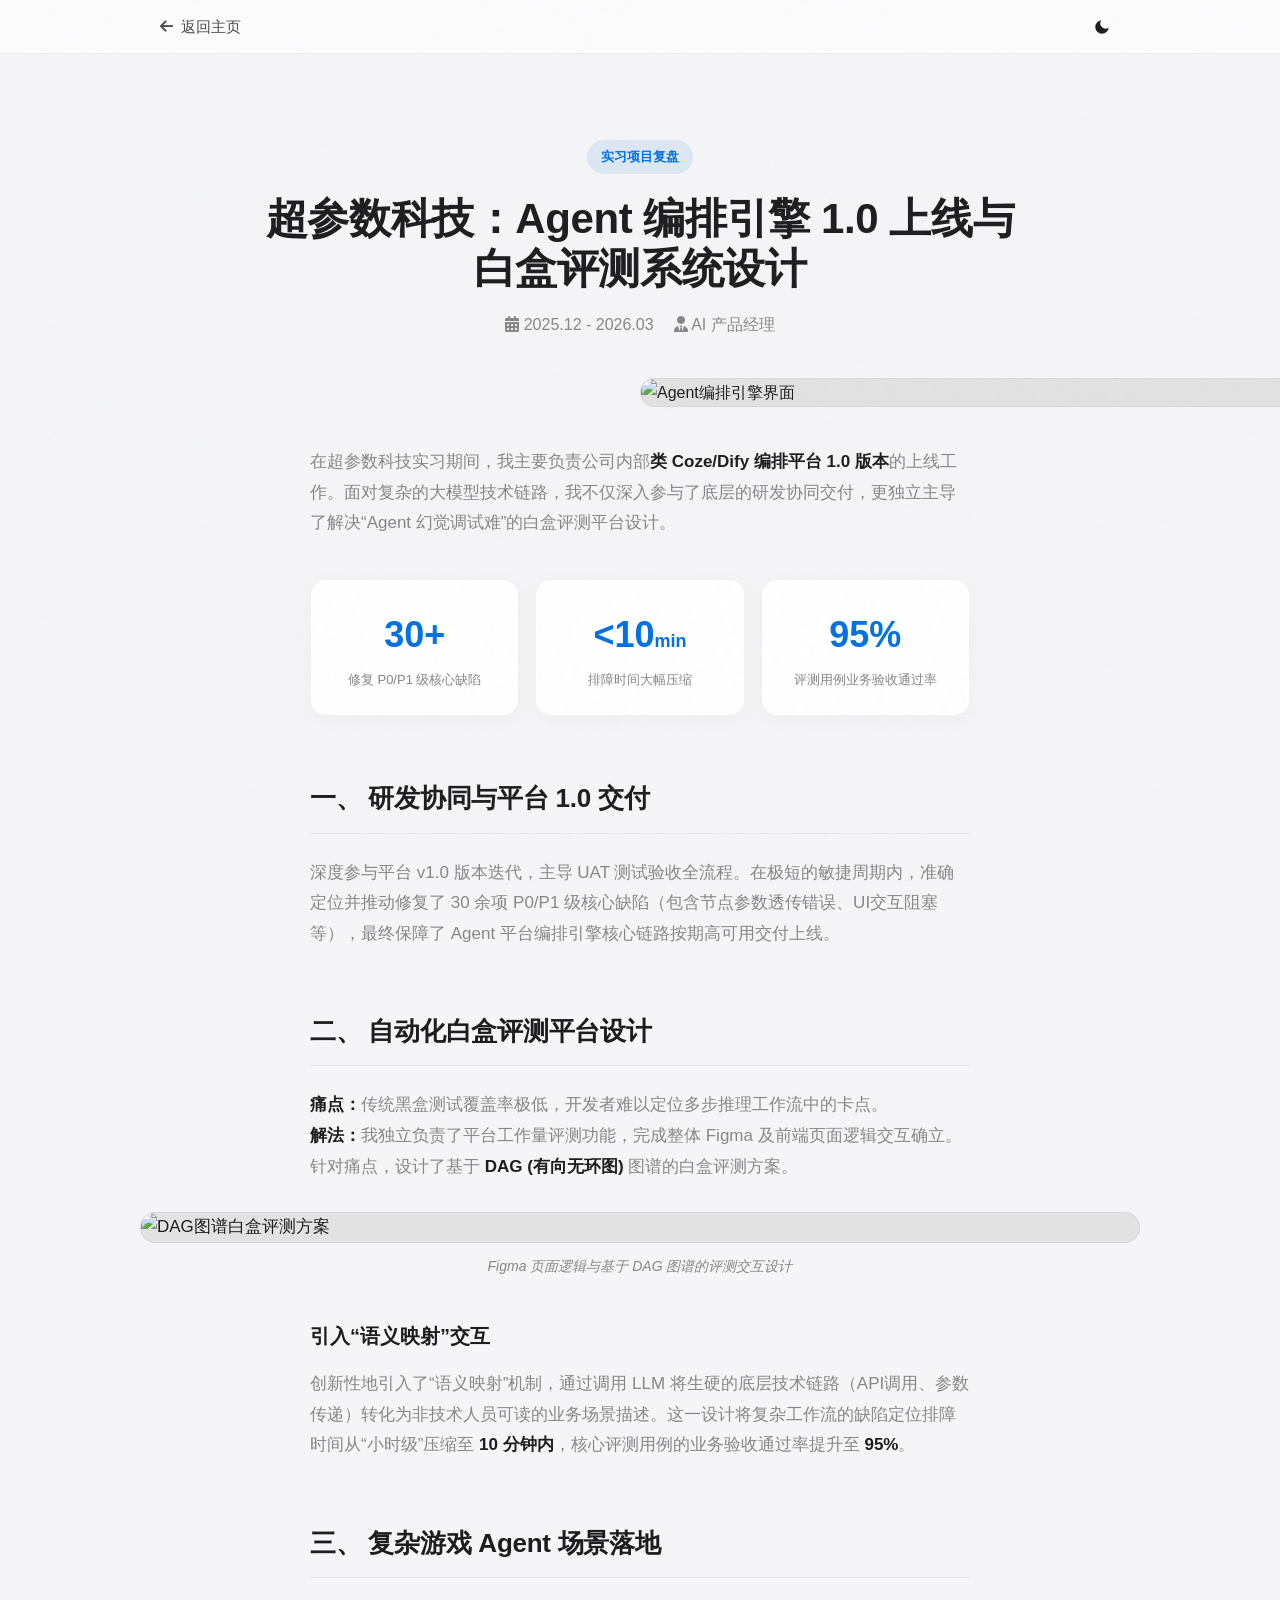
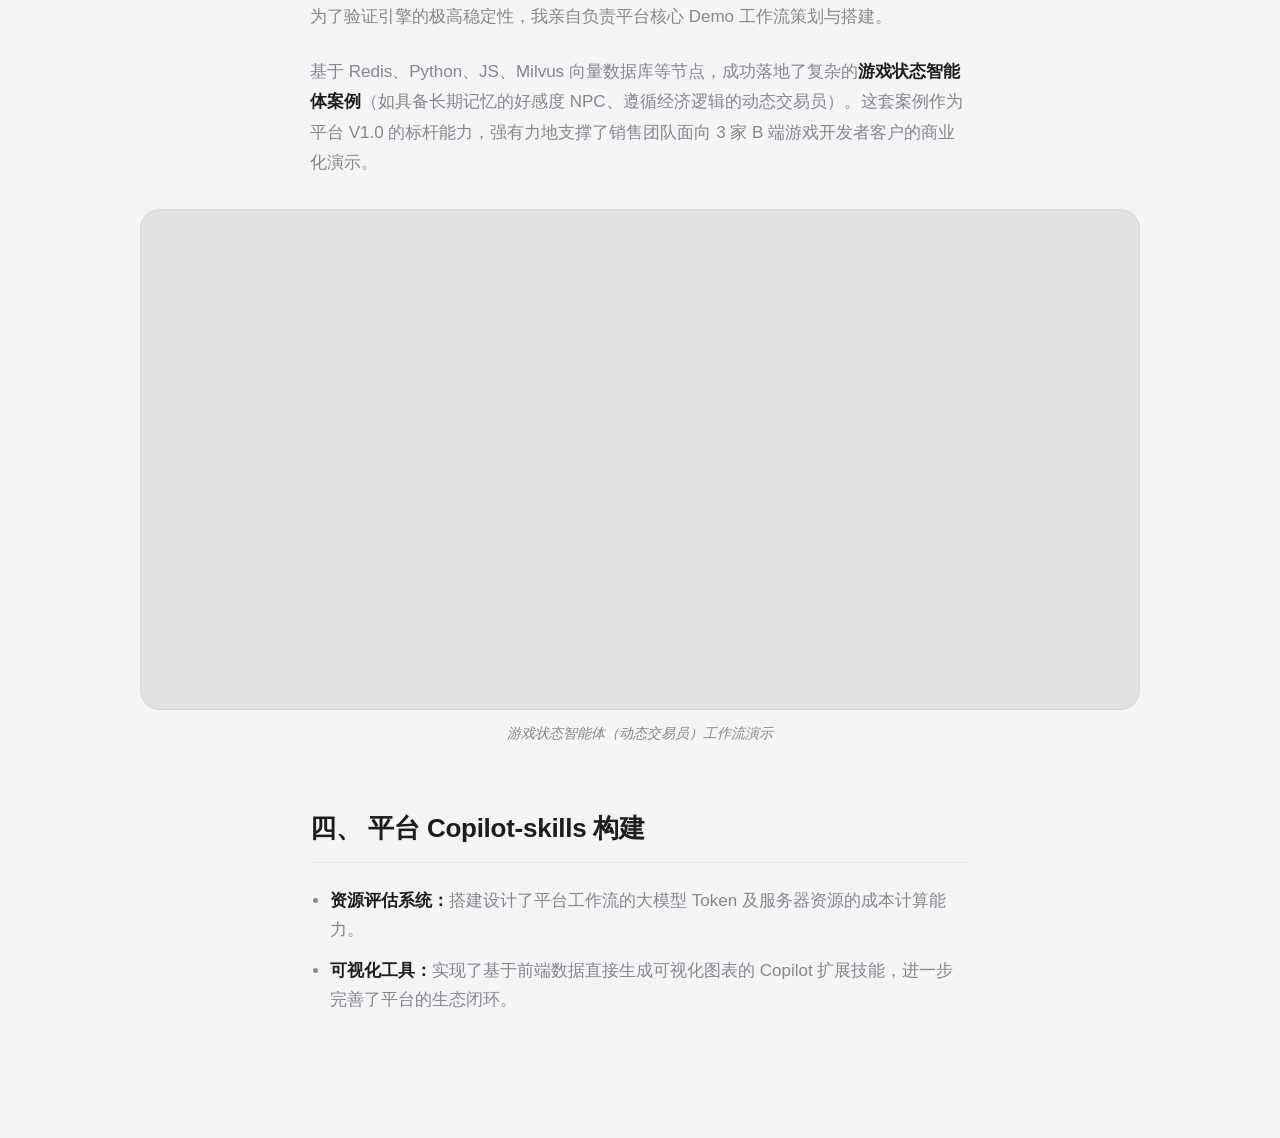
==== hyperparam-detail.html @ 3f0bac3f "增加了 pdf 简历查看按钮，优化了 icon、优化了排版顺序" ====
<!DOCTYPE html>
<html lang="zh-CN">
<head>
    <meta charset="UTF-8">
    <meta name="viewport" content="width=device-width, initial-scale=1.0">
    <title>超参数科技实习复盘 - 苑泽楷</title>
    <link rel="stylesheet" href="https://cdnjs.cloudflare.com/ajax/libs/font-awesome/6.4.0/css/all.min.css">
    
    <script>
        const currentTheme = localStorage.getItem('theme') || 'light';
        if (currentTheme === 'dark') document.documentElement.setAttribute('data-theme', 'dark');
    </script>

    <style>
        /* 继承主页的变量体系 */
        :root {
            --bg-primary: #f5f5f7; --bg-secondary: #ffffff;
            --text-primary: #1d1d1f; --text-secondary: #86868b;
            --nav-bg: rgba(255, 255, 255, 0.7); 
            --border-color: rgba(0, 0, 0, 0.05); 
            --bento-bg: #ffffff; --bento-shadow: rgba(0, 0, 0, 0.03); 
            --primary: #0071e3; --tag-bg: rgba(0, 113, 227, 0.1);
            --img-bg: #e2e2e2;
        }

        [data-theme="dark"] {
            --bg-primary: #000000; --bg-secondary: #161618;
            --text-primary: #f5f5f7; --text-secondary: #a1a1a6;
            --nav-bg: rgba(0, 0, 0, 0.7); 
            --border-color: rgba(255, 255, 255, 0.1); 
            --bento-bg: #1c1c1e; --bento-shadow: rgba(0, 0, 0, 0.3); 
            --primary: #2997ff; --tag-bg: rgba(41, 151, 255, 0.15);
            --img-bg: #2c2c2e;
        }

        * { margin: 0; padding: 0; box-sizing: border-box; font-family: -apple-system, BlinkMacSystemFont, "Segoe UI", Roboto, Helvetica, Arial, sans-serif; -webkit-font-smoothing: antialiased; }
        body { background-color: var(--bg-primary); color: var(--text-primary); line-height: 1.7; overflow-x: hidden; transition: background-color 0.5s ease, color 0.5s ease; }
        
        /* 全局噪点纹理 */
        body::before {
            content: ""; position: fixed; top: 0; left: 0; width: 100vw; height: 100vh;
            pointer-events: none; z-index: 99999; opacity: 0.03;
            background-image: url("data:image/svg+xml,%3Csvg viewBox='0 0 200 200' xmlns='http://www.w3.org/2000/svg'%3E%3Cfilter id='noiseFilter'%3E%3CfeTurbulence type='fractalNoise' baseFrequency='0.65' numOctaves='3' stitchTiles='stitch'/%3E%3C/filter%3E%3Crect width='100%25' height='100%25' filter='url(%23noiseFilter)'/%3E%3C/svg%3E");
        }
        [data-theme="dark"] body::before { opacity: 0.05; }

        /* 极简导航栏 (带返回按钮) */
        nav { position: fixed; top: 0; width: 100%; height: 54px; background-color: var(--nav-bg); backdrop-filter: saturate(180%) blur(20px); -webkit-backdrop-filter: saturate(180%) blur(20px); display: flex; justify-content: center; align-items: center; z-index: 9999; border-bottom: 1px solid var(--border-color); transition: background-color 0.5s ease, border-color 0.5s ease; }
        .nav-container { display: flex; width: 100%; max-width: 1000px; padding: 0 20px; justify-content: space-between; align-items: center; }
        .back-link { display: flex; align-items: center; gap: 8px; text-decoration: none; color: var(--text-primary); font-size: 15px; font-weight: 500; opacity: 0.8; transition: opacity 0.3s ease, color 0.3s ease; }
        .back-link:hover { opacity: 1; color: var(--primary); }
        #theme-toggle { background: none; border: none; cursor: pointer; color: var(--text-primary); width: 36px; height: 36px; border-radius: 50%; display: flex; align-items: center; justify-content: center; transition: background-color 0.3s ease; }
        #theme-toggle:hover { background-color: rgba(0,0,0,0.05); }
        .sun-icon { display: none; } .moon-icon { display: block; }
        [data-theme="dark"] .sun-icon { display: block; } [data-theme="dark"] .moon-icon { display: none; }

        /* --- 文章布局核心：窄版心阅读区 --- */
        .article-header { max-width: 800px; margin: 140px auto 40px; padding: 0 20px; text-align: center; }
        .article-tag { display: inline-block; font-size: 13px; font-weight: 600; color: var(--primary); background: var(--tag-bg); padding: 6px 14px; border-radius: 20px; margin-bottom: 20px; }
        .article-title { font-size: 42px; font-weight: 700; letter-spacing: -0.01em; margin-bottom: 16px; line-height: 1.2; }
        .article-meta { font-size: 16px; color: var(--text-secondary); display: flex; justify-content: center; gap: 20px; flex-wrap: wrap; }

        .article-content { max-width: 700px; margin: 0 auto; padding: 0 20px 100px; font-size: 17px; color: var(--text-primary); }
        .article-content p { margin-bottom: 24px; line-height: 1.8; color: var(--text-secondary); }
        .article-content h2 { font-size: 26px; font-weight: 600; margin: 60px 0 24px; color: var(--text-primary); letter-spacing: -0.01em; border-bottom: 1px solid var(--border-color); padding-bottom: 12px; }
        .article-content h3 { font-size: 20px; font-weight: 600; margin: 40px 0 16px; color: var(--text-primary); }
        .article-content strong { color: var(--text-primary); font-weight: 600; }
        .article-content ul { margin-bottom: 24px; padding-left: 20px; color: var(--text-secondary); }
        .article-content li { margin-bottom: 12px; line-height: 1.7; }

        /* --- 突破版心的图片/动图容器 --- */
        .breakout-media { width: 100vw; max-width: 1000px; margin: 40px 50%; transform: translateX(-50%); border-radius: 20px; overflow: hidden; background: var(--img-bg); border: 1px solid var(--border-color); }
        .breakout-media img, .breakout-media video { width: 100%; height: auto; display: block; }
        .media-caption { text-align: center; font-size: 14px; color: var(--text-secondary); margin-top: 12px; font-style: italic; }

        /* --- 数据高光便当盒 --- */
        .stats-grid { display: grid; grid-template-columns: repeat(3, 1fr); gap: 16px; margin: 40px 0; }
        .stat-card { background: var(--bento-bg); padding: 24px; border-radius: 16px; border: 1px solid var(--border-color); text-align: center; box-shadow: 0 4px 20px var(--bento-shadow); }
        .stat-num { font-size: 36px; font-weight: 700; color: var(--primary); margin-bottom: 4px; }
        .stat-desc { font-size: 13px; color: var(--text-secondary); font-weight: 500; }

        /* 升级版：带镜头对焦质感的滚动渐显动画 */
        .reveal { opacity: 0; transform: translateY(40px); filter: blur(10px); transition: opacity 1.2s cubic-bezier(0.16, 1, 0.3, 1), transform 1.2s cubic-bezier(0.16, 1, 0.3, 1), filter 1.2s cubic-bezier(0.16, 1, 0.3, 1); }
        .reveal.active { opacity: 1; transform: translateY(0); filter: blur(0); }
        .delay-1 { transition-delay: 0.1s; } .delay-2 { transition-delay: 0.2s; }

        @media (max-width: 768px) {
            .article-title { font-size: 32px; }
            .breakout-media { width: calc(100% - 40px); margin-left: auto; margin-right: auto; transform: none; border-radius: 12px; }
            .stats-grid { grid-template-columns: 1fr; }
        }
    </style>
</head>
<body>

    <nav>
        <div class="nav-container">
            <a href="index.html#experience" class="back-link">
                <i class="fas fa-arrow-left"></i> 返回主页
            </a>
            <button id="theme-toggle" aria-label="切换深色模式">
                <svg class="moon-icon" viewBox="0 0 24 24" width="18" height="18" fill="currentColor"><path d="M21 12.79A9 9 0 1 1 11.21 3 7 7 0 0 0 21 12.79z"></path></svg>
                <svg class="sun-icon" viewBox="0 0 24 24" width="18" height="18" fill="currentColor"><circle cx="12" cy="12" r="5"></circle><line x1="12" y1="1" x2="12" y2="3"></line><line x1="12" y1="21" x2="12" y2="23"></line><line x1="4.22" y1="4.22" x2="5.64" y2="5.64"></line><line x1="18.36" y1="18.36" x2="19.78" y2="19.78"></line><line x1="1" y1="12" x2="3" y2="12"></line><line x1="21" y1="12" x2="23" y2="12"></line><line x1="4.22" y1="19.78" x2="5.64" y2="18.36"></line><line x1="18.36" y1="5.64" x2="19.78" y2="4.22"></line></svg>
            </button>
        </div>
    </nav>

    <header class="article-header reveal">
        <span class="article-tag">实习项目复盘</span>
        <h1 class="article-title">超参数科技：Agent 编排引擎 1.0 上线与白盒评测系统设计</h1>
        <div class="article-meta">
            <span><i class="fas fa-calendar-alt"></i> 2025.12 - 2026.03</span>
            <span><i class="fas fa-user-tie"></i> AI 产品经理</span>
        </div>
    </header>

    <div class="breakout-media reveal delay-1">
        <img src="https://images.unsplash.com/photo-1661956602116-aa6865609028?ixlib=rb-4.0.3&auto=format&fit=crop&w=1000&q=80" alt="Agent编排引擎界面">
    </div>

    <article class="article-content">
        <p class="reveal">
            在超参数科技实习期间，我主要负责公司内部<strong>类 Coze/Dify 编排平台 1.0 版本</strong>的上线工作。面对复杂的大模型技术链路，我不仅深入参与了底层的研发协同交付，更独立主导了解决“Agent 幻觉调试难”的白盒评测平台设计。
        </p>

        <div class="stats-grid reveal">
            <div class="stat-card">
                <div class="stat-num">30+</div>
                <div class="stat-desc">修复 P0/P1 级核心缺陷</div>
            </div>
            <div class="stat-card">
                <div class="stat-num">&lt;10<span style="font-size:18px;">min</span></div>
                <div class="stat-desc">排障时间大幅压缩</div>
            </div>
            <div class="stat-card">
                <div class="stat-num">95%</div>
                <div class="stat-desc">评测用例业务验收通过率</div>
            </div>
        </div>

        <h2 class="reveal">一、 研发协同与平台 1.0 交付</h2>
        <p class="reveal">
            深度参与平台 v1.0 版本迭代，主导 UAT 测试验收全流程。在极短的敏捷周期内，准确定位并推动修复了 30 余项 P0/P1 级核心缺陷（包含节点参数透传错误、UI交互阻塞等），最终保障了 Agent 平台编排引擎核心链路按期高可用交付上线。
        </p>

        <h2 class="reveal">二、 自动化白盒评测平台设计</h2>
        <p class="reveal">
            <strong>痛点：</strong>传统黑盒测试覆盖率极低，开发者难以定位多步推理工作流中的卡点。<br>
            <strong>解法：</strong>我独立负责了平台工作量评测功能，完成整体 Figma 及前端页面逻辑交互确立。针对痛点，设计了基于 <strong>DAG (有向无环图)</strong> 图谱的白盒评测方案。
        </p>

        <div class="reveal">
            <div class="breakout-media" style="margin-top: 30px; margin-bottom: 12px;">
                <img src="https://images.unsplash.com/photo-1618761714954-0b8cd0026356?ixlib=rb-4.0.3&auto=format&fit=crop&w=1000&q=80" alt="DAG图谱白盒评测方案">
            </div>
            <div class="media-caption">Figma 页面逻辑与基于 DAG 图谱的评测交互设计</div>
        </div>

        <h3 class="reveal">引入“语义映射”交互</h3>
        <p class="reveal">
            创新性地引入了“语义映射”机制，通过调用 LLM 将生硬的底层技术链路（API调用、参数传递）转化为非技术人员可读的业务场景描述。这一设计将复杂工作流的缺陷定位排障时间从“小时级”压缩至 <strong>10 分钟内</strong>，核心评测用例的业务验收通过率提升至 <strong>95%</strong>。
        </p>

        <h2 class="reveal">三、 复杂游戏 Agent 场景落地</h2>
        <p class="reveal">
            为了验证引擎的极高稳定性，我亲自负责平台核心 Demo 工作流策划与搭建。
        </p>
        <p class="reveal">
            基于 Redis、Python、JS、Milvus 向量数据库等节点，成功落地了复杂的<strong>游戏状态智能体案例</strong>（如具备长期记忆的好感度 NPC、遵循经济逻辑的动态交易员）。这套案例作为平台 V1.0 的标杆能力，强有力地支撑了销售团队面向 3 家 B 端游戏开发者客户的商业化演示。
        </p>

        <div class="reveal">
            <div class="breakout-media" style="margin-top: 30px; margin-bottom: 12px;">
                <video autoplay loop muted playsinline>
                    <source src="https://cdn.dribbble.com/uploads/39417/original/1c6d32152a23eb11bda705eb55d36cff.mp4" type="video/mp4">
                </video>
            </div>
            <div class="media-caption">游戏状态智能体（动态交易员）工作流演示</div>
        </div>

        <h2 class="reveal">四、 平台 Copilot-skills 构建</h2>
        <ul class="reveal">
            <li><strong>资源评估系统：</strong>搭建设计了平台工作流的大模型 Token 及服务器资源的成本计算能力。</li>
            <li><strong>可视化工具：</strong>实现了基于前端数据直接生成可视化图表的 Copilot 扩展技能，进一步完善了平台的生态闭环。</li>
        </ul>
    </article>

    <script>
        // 深色模式逻辑
        const themeToggleBtn = document.getElementById('theme-toggle');
        themeToggleBtn.addEventListener('click', () => {
            let theme = document.documentElement.getAttribute('data-theme');
            if (theme === 'dark') {
                document.documentElement.setAttribute('data-theme', 'light');
                localStorage.setItem('theme', 'light');
            } else {
                document.documentElement.setAttribute('data-theme', 'dark');
                localStorage.setItem('theme', 'dark');
            }
        });

        // 镜头对焦滚动显现逻辑
        document.addEventListener("DOMContentLoaded", function() {
            const observerOptions = { root: null, rootMargin: '0px', threshold: 0.15 };
            const observer = new IntersectionObserver((entries, observer) => {
                entries.forEach(entry => {
                    if (entry.isIntersecting) {
                        entry.target.classList.add('active');
                        observer.unobserve(entry.target);
                    }
                });
            }, observerOptions);
            document.querySelectorAll('.reveal').forEach(el => observer.observe(el));
        });
    </script>
</body>
</html>
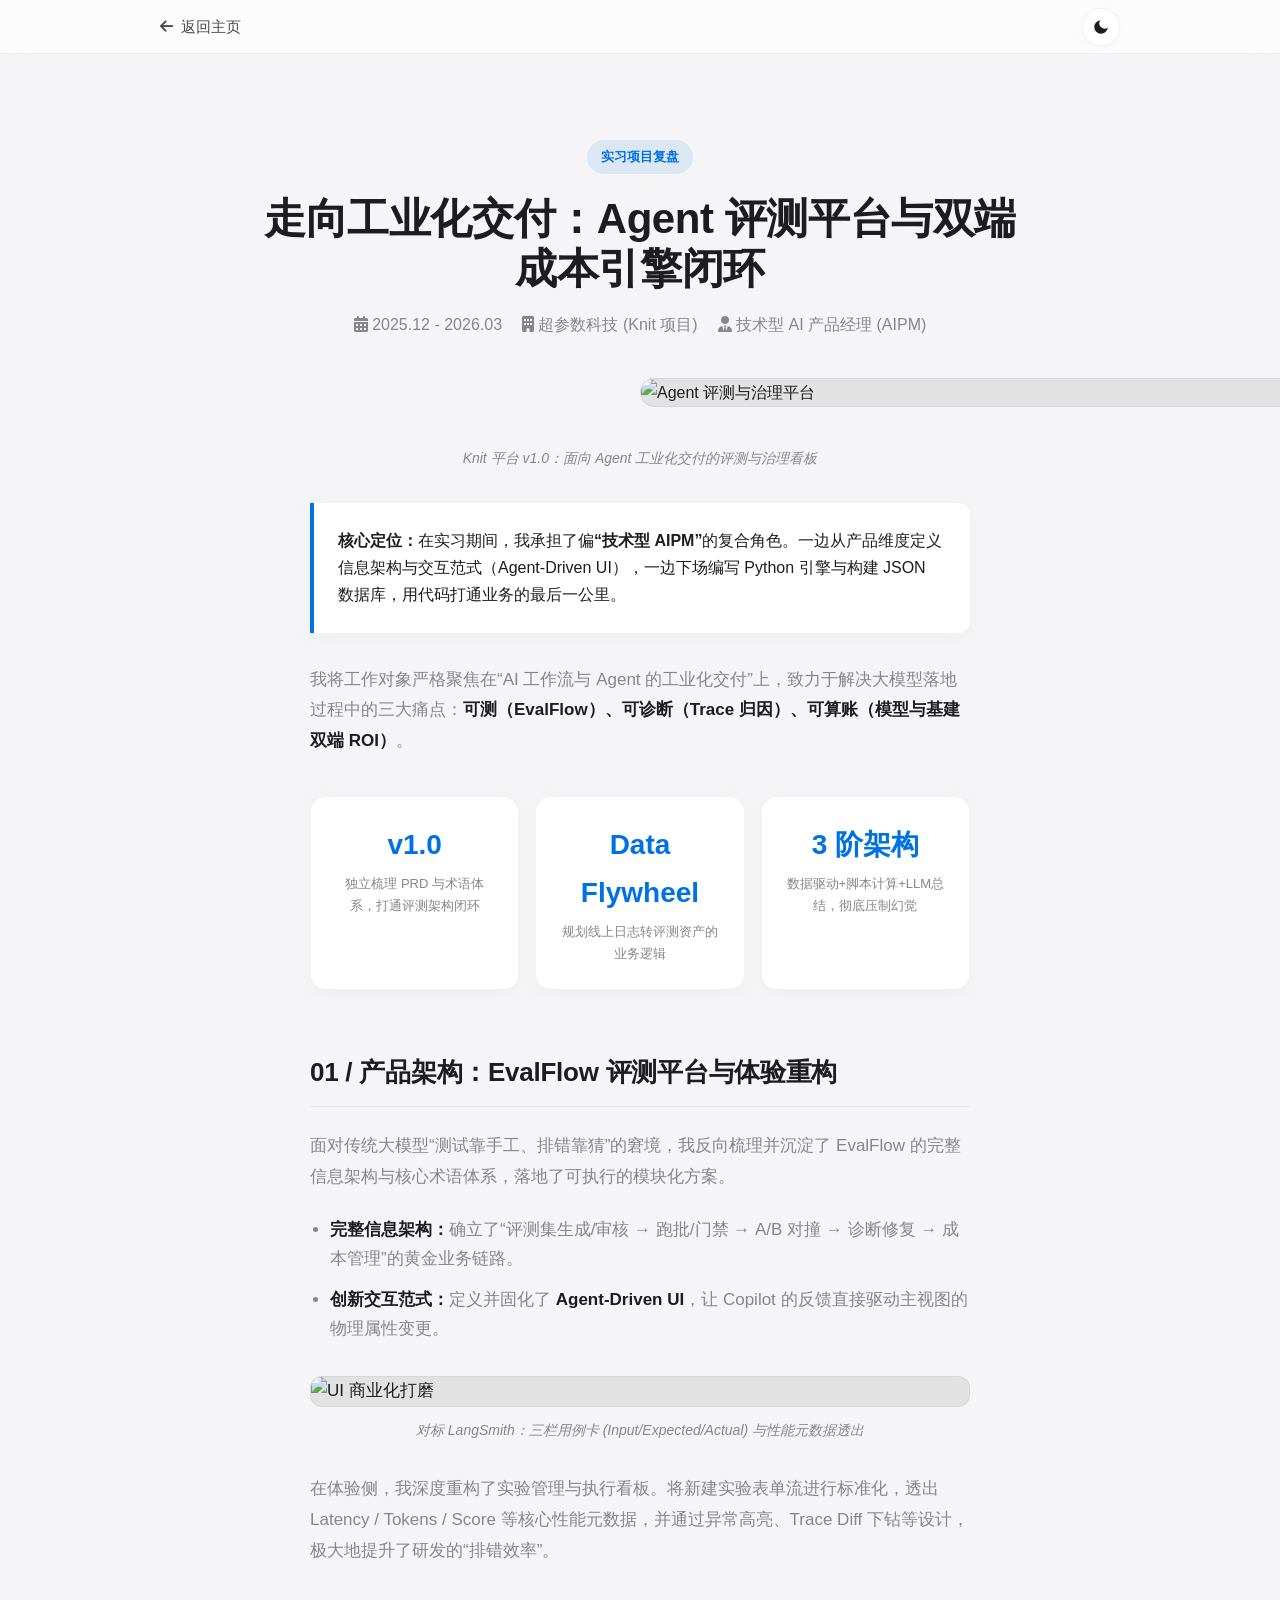
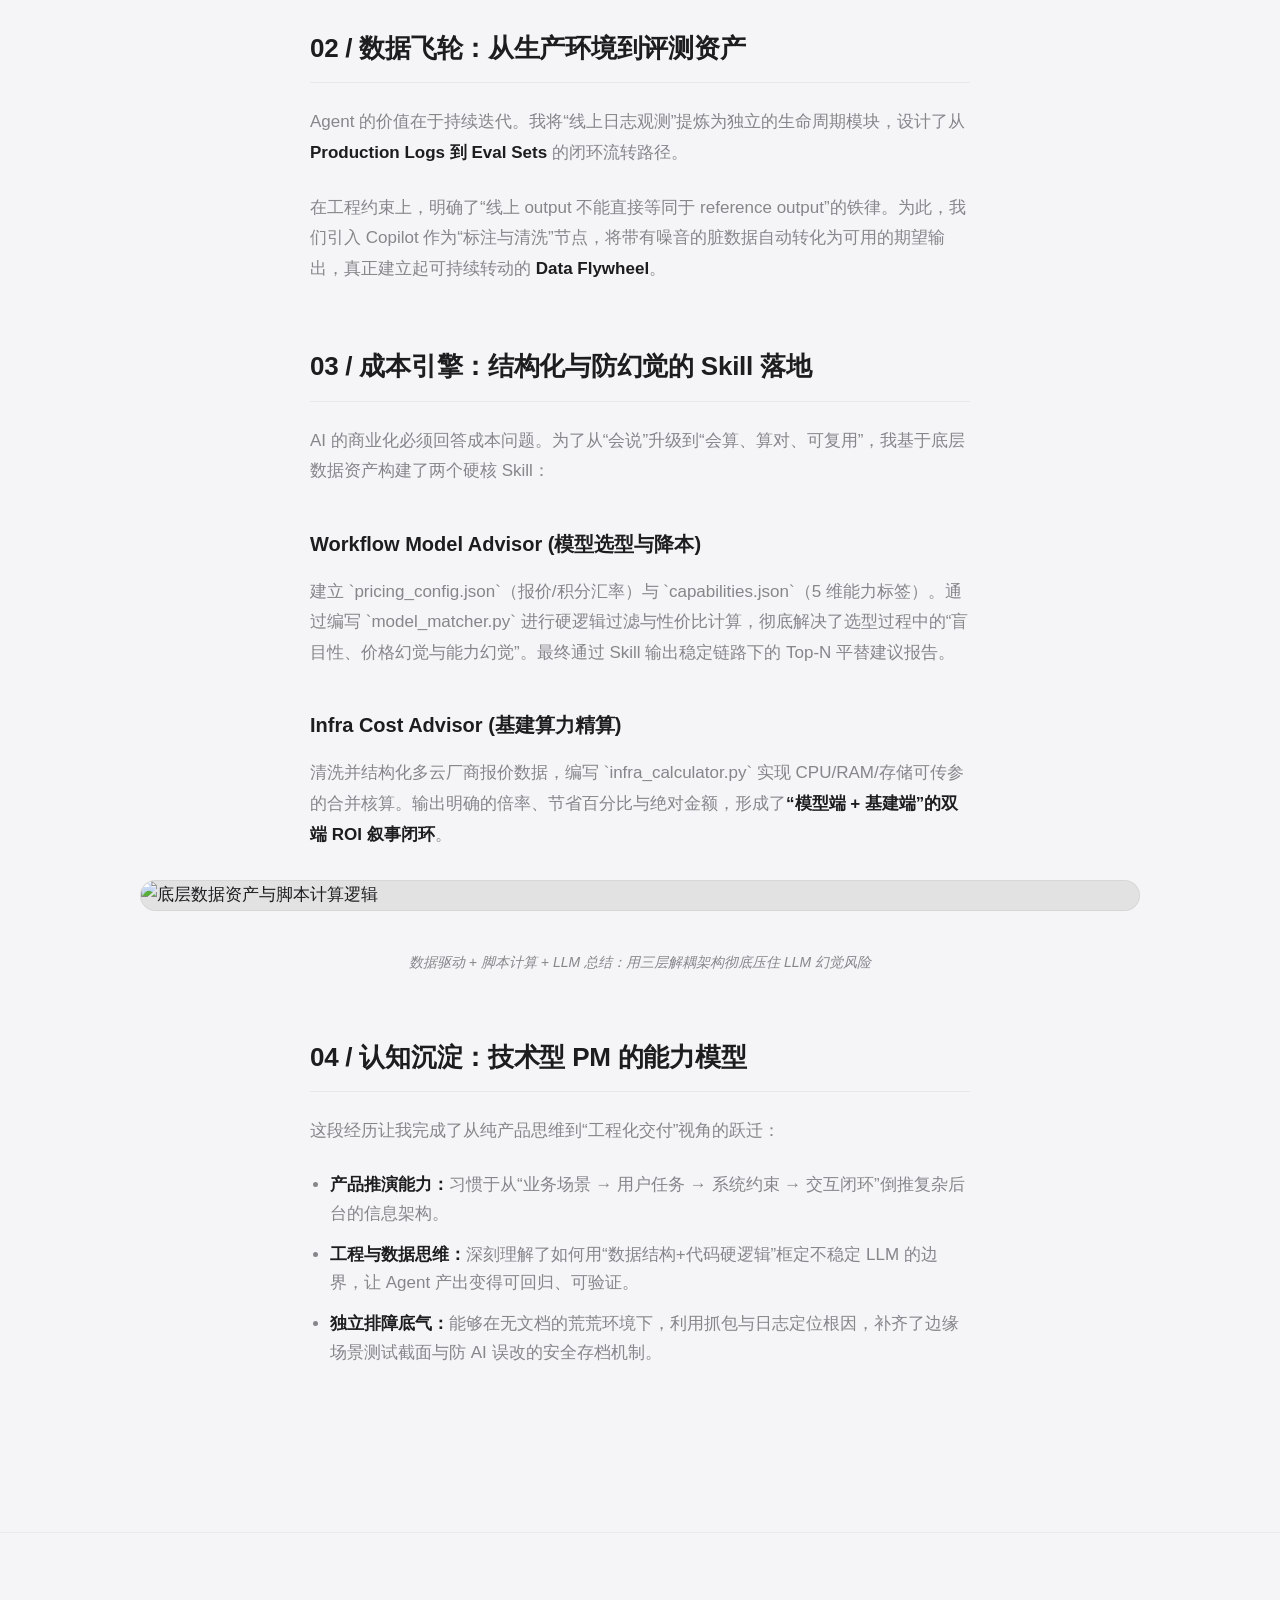
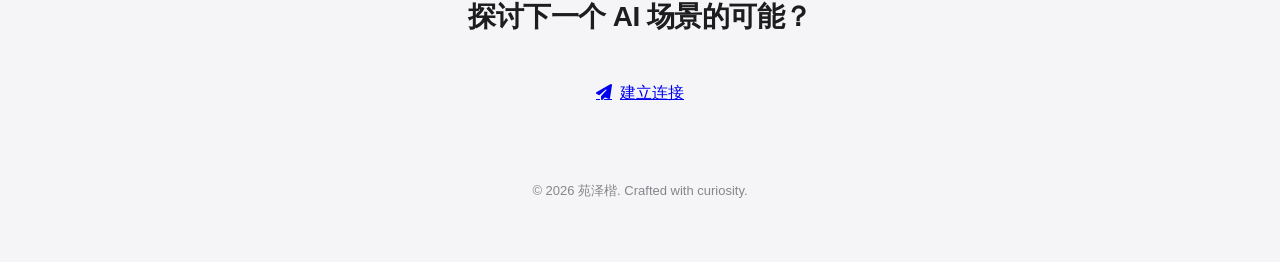
==== commit 1930188c: "修改了超参数实习的内容" ====
--- a/hyperparam-detail.html
+++ b/hyperparam-detail.html
@@ -7,6 +7,12 @@
     <link rel="stylesheet" href="https://cdnjs.cloudflare.com/ajax/libs/font-awesome/6.4.0/css/all.min.css">
     
     <script>
+        // 强制浏览器每次刷新都回到顶部
+        if ('scrollRestoration' in history) {
+            history.scrollRestoration = 'manual';
+        }
+        window.scrollTo(0, 0);
+
         const currentTheme = localStorage.getItem('theme') || 'light';
         if (currentTheme === 'dark') document.documentElement.setAttribute('data-theme', 'dark');
     </script>
@@ -36,21 +42,14 @@
         * { margin: 0; padding: 0; box-sizing: border-box; font-family: -apple-system, BlinkMacSystemFont, "Segoe UI", Roboto, Helvetica, Arial, sans-serif; -webkit-font-smoothing: antialiased; }
         body { background-color: var(--bg-primary); color: var(--text-primary); line-height: 1.7; overflow-x: hidden; transition: background-color 0.5s ease, color 0.5s ease; }
         
-        /* 全局噪点纹理 */
-        body::before {
-            content: ""; position: fixed; top: 0; left: 0; width: 100vw; height: 100vh;
-            pointer-events: none; z-index: 99999; opacity: 0.03;
-            background-image: url("data:image/svg+xml,%3Csvg viewBox='0 0 200 200' xmlns='http://www.w3.org/2000/svg'%3E%3Cfilter id='noiseFilter'%3E%3CfeTurbulence type='fractalNoise' baseFrequency='0.65' numOctaves='3' stitchTiles='stitch'/%3E%3C/filter%3E%3Crect width='100%25' height='100%25' filter='url(%23noiseFilter)'/%3E%3C/svg%3E");
-        }
-        [data-theme="dark"] body::before { opacity: 0.05; }
-
-        /* 极简导航栏 (带返回按钮) */
+        /* 极简导航栏 */
         nav { position: fixed; top: 0; width: 100%; height: 54px; background-color: var(--nav-bg); backdrop-filter: saturate(180%) blur(20px); -webkit-backdrop-filter: saturate(180%) blur(20px); display: flex; justify-content: center; align-items: center; z-index: 9999; border-bottom: 1px solid var(--border-color); transition: background-color 0.5s ease, border-color 0.5s ease; }
         .nav-container { display: flex; width: 100%; max-width: 1000px; padding: 0 20px; justify-content: space-between; align-items: center; }
         .back-link { display: flex; align-items: center; gap: 8px; text-decoration: none; color: var(--text-primary); font-size: 15px; font-weight: 500; opacity: 0.8; transition: opacity 0.3s ease, color 0.3s ease; }
         .back-link:hover { opacity: 1; color: var(--primary); }
-        #theme-toggle { background: none; border: none; cursor: pointer; color: var(--text-primary); width: 36px; height: 36px; border-radius: 50%; display: flex; align-items: center; justify-content: center; transition: background-color 0.3s ease; }
-        #theme-toggle:hover { background-color: rgba(0,0,0,0.05); }
+        
+        #theme-toggle { background: var(--bento-bg); border: 1px solid var(--border-color); cursor: pointer; color: var(--text-primary); width: 38px; height: 38px; border-radius: 50%; display: flex; align-items: center; justify-content: center; transition: all 0.3s cubic-bezier(0.25, 1, 0.5, 1); box-shadow: 0 2px 10px var(--bento-shadow); }
+        #theme-toggle:hover { background-color: var(--primary); color: #ffffff; transform: scale(1.1); border-color: var(--primary); box-shadow: 0 4px 15px rgba(0, 113, 227, 0.3); }
         .sun-icon { display: none; } .moon-icon { display: block; }
         [data-theme="dark"] .sun-icon { display: block; } [data-theme="dark"] .moon-icon { display: none; }
 
@@ -67,19 +66,25 @@
         .article-content strong { color: var(--text-primary); font-weight: 600; }
         .article-content ul { margin-bottom: 24px; padding-left: 20px; color: var(--text-secondary); }
         .article-content li { margin-bottom: 12px; line-height: 1.7; }
+        
+        .highlight-quote { padding: 24px; background: var(--bento-bg); border-left: 4px solid var(--primary); border-radius: 0 12px 12px 0; margin: 32px 0; font-size: 16px; color: var(--text-primary); box-shadow: 0 4px 20px var(--bento-shadow); }
 
         /* --- 突破版心的图片/动图容器 --- */
         .breakout-media { width: 100vw; max-width: 1000px; margin: 40px 50%; transform: translateX(-50%); border-radius: 20px; overflow: hidden; background: var(--img-bg); border: 1px solid var(--border-color); }
         .breakout-media img, .breakout-media video { width: 100%; height: auto; display: block; }
-        .media-caption { text-align: center; font-size: 14px; color: var(--text-secondary); margin-top: 12px; font-style: italic; }
+        
+        .inline-media { width: 100%; border-radius: 12px; overflow: hidden; background: var(--img-bg); border: 1px solid var(--border-color); margin: 32px 0 12px; }
+        .inline-media img, .inline-media video { width: 100%; height: auto; display: block; }
+        
+        .media-caption { text-align: center; font-size: 14px; color: var(--text-secondary); margin-top: 12px; margin-bottom: 32px; font-style: italic; }
 
         /* --- 数据高光便当盒 --- */
         .stats-grid { display: grid; grid-template-columns: repeat(3, 1fr); gap: 16px; margin: 40px 0; }
         .stat-card { background: var(--bento-bg); padding: 24px; border-radius: 16px; border: 1px solid var(--border-color); text-align: center; box-shadow: 0 4px 20px var(--bento-shadow); }
-        .stat-num { font-size: 36px; font-weight: 700; color: var(--primary); margin-bottom: 4px; }
+        .stat-num { font-size: 28px; font-weight: 700; color: var(--primary); margin-bottom: 4px; }
         .stat-desc { font-size: 13px; color: var(--text-secondary); font-weight: 500; }
 
-        /* 升级版：带镜头对焦质感的滚动渐显动画 */
+        /* 镜头对焦质感的滚动渐显动画 */
         .reveal { opacity: 0; transform: translateY(40px); filter: blur(10px); transition: opacity 1.2s cubic-bezier(0.16, 1, 0.3, 1), transform 1.2s cubic-bezier(0.16, 1, 0.3, 1), filter 1.2s cubic-bezier(0.16, 1, 0.3, 1); }
         .reveal.active { opacity: 1; transform: translateY(0); filter: blur(0); }
         .delay-1 { transition-delay: 0.1s; } .delay-2 { transition-delay: 0.2s; }
@@ -107,83 +112,116 @@
 
     <header class="article-header reveal">
         <span class="article-tag">实习项目复盘</span>
-        <h1 class="article-title">超参数科技：Agent 编排引擎 1.0 上线与白盒评测系统设计</h1>
+        <h1 class="article-title">走向工业化交付：Agent 评测平台与双端成本引擎闭环</h1>
         <div class="article-meta">
             <span><i class="fas fa-calendar-alt"></i> 2025.12 - 2026.03</span>
-            <span><i class="fas fa-user-tie"></i> AI 产品经理</span>
+            <span><i class="fas fa-building"></i> 超参数科技 (Knit 项目)</span>
+            <span><i class="fas fa-user-tie"></i> 技术型 AI 产品经理 (AIPM)</span>
         </div>
     </header>
 
     <div class="breakout-media reveal delay-1">
-        <img src="https://images.unsplash.com/photo-1661956602116-aa6865609028?ixlib=rb-4.0.3&auto=format&fit=crop&w=1000&q=80" alt="Agent编排引擎界面">
+        <img src="https://images.unsplash.com/photo-1551288049-bebda4e38f71?ixlib=rb-4.0.3&auto=format&fit=crop&w=1200&q=80" alt="Agent 评测与治理平台">
     </div>
+    <div class="media-caption reveal delay-1">Knit 平台 v1.0：面向 Agent 工业化交付的评测与治理看板</div>
 
     <article class="article-content">
-        <p class="reveal">
-            在超参数科技实习期间，我主要负责公司内部<strong>类 Coze/Dify 编排平台 1.0 版本</strong>的上线工作。面对复杂的大模型技术链路，我不仅深入参与了底层的研发协同交付，更独立主导了解决“Agent 幻觉调试难”的白盒评测平台设计。
+        <div class="highlight-quote reveal">
+            <strong>核心定位：</strong>在实习期间，我承担了偏<strong>“技术型 AIPM”</strong>的复合角色。一边从产品维度定义信息架构与交互范式（Agent-Driven UI），一边下场编写 Python 引擎与构建 JSON 数据库，用代码打通业务的最后一公里。
+        </div>
+
+        <p class="reveal">
+            我将工作对象严格聚焦在“AI 工作流与 Agent 的工业化交付”上，致力于解决大模型落地过程中的三大痛点：<strong>可测（EvalFlow）、可诊断（Trace 归因）、可算账（模型与基建双端 ROI）</strong>。
         </p>
 
         <div class="stats-grid reveal">
             <div class="stat-card">
-                <div class="stat-num">30+</div>
-                <div class="stat-desc">修复 P0/P1 级核心缺陷</div>
+                <div class="stat-num">v1.0</div>
+                <div class="stat-desc">独立梳理 PRD 与术语体系，打通评测架构闭环</div>
             </div>
             <div class="stat-card">
-                <div class="stat-num">&lt;10<span style="font-size:18px;">min</span></div>
-                <div class="stat-desc">排障时间大幅压缩</div>
+                <div class="stat-num">Data Flywheel</div>
+                <div class="stat-desc">规划线上日志转评测资产的业务逻辑</div>
             </div>
             <div class="stat-card">
-                <div class="stat-num">95%</div>
-                <div class="stat-desc">评测用例业务验收通过率</div>
-            </div>
-        </div>
-
-        <h2 class="reveal">一、 研发协同与平台 1.0 交付</h2>
-        <p class="reveal">
-            深度参与平台 v1.0 版本迭代，主导 UAT 测试验收全流程。在极短的敏捷周期内，准确定位并推动修复了 30 余项 P0/P1 级核心缺陷（包含节点参数透传错误、UI交互阻塞等），最终保障了 Agent 平台编排引擎核心链路按期高可用交付上线。
-        </p>
-
-        <h2 class="reveal">二、 自动化白盒评测平台设计</h2>
-        <p class="reveal">
-            <strong>痛点：</strong>传统黑盒测试覆盖率极低，开发者难以定位多步推理工作流中的卡点。<br>
-            <strong>解法：</strong>我独立负责了平台工作量评测功能，完成整体 Figma 及前端页面逻辑交互确立。针对痛点，设计了基于 <strong>DAG (有向无环图)</strong> 图谱的白盒评测方案。
-        </p>
+                <div class="stat-num">3 阶架构</div>
+                <div class="stat-desc">数据驱动+脚本计算+LLM总结，彻底压制幻觉</div>
+            </div>
+        </div>
+
+        <h2 class="reveal">01 / 产品架构：EvalFlow 评测平台与体验重构</h2>
+        <p class="reveal">
+            面对传统大模型“测试靠手工、排错靠猜”的窘境，我反向梳理并沉淀了 EvalFlow 的完整信息架构与核心术语体系，落地了可执行的模块化方案。
+        </p>
+        <ul class="reveal">
+            <li><strong>完整信息架构：</strong>确立了“评测集生成/审核 → 跑批/门禁 → A/B 对撞 → 诊断修复 → 成本管理”的黄金业务链路。</li>
+            <li><strong>创新交互范式：</strong>定义并固化了 <strong>Agent-Driven UI</strong>，让 Copilot 的反馈直接驱动主视图的物理属性变更。</li>
+        </ul>
 
         <div class="reveal">
-            <div class="breakout-media" style="margin-top: 30px; margin-bottom: 12px;">
-                <img src="https://images.unsplash.com/photo-1618761714954-0b8cd0026356?ixlib=rb-4.0.3&auto=format&fit=crop&w=1000&q=80" alt="DAG图谱白盒评测方案">
-            </div>
-            <div class="media-caption">Figma 页面逻辑与基于 DAG 图谱的评测交互设计</div>
-        </div>
-
-        <h3 class="reveal">引入“语义映射”交互</h3>
-        <p class="reveal">
-            创新性地引入了“语义映射”机制，通过调用 LLM 将生硬的底层技术链路（API调用、参数传递）转化为非技术人员可读的业务场景描述。这一设计将复杂工作流的缺陷定位排障时间从“小时级”压缩至 <strong>10 分钟内</strong>，核心评测用例的业务验收通过率提升至 <strong>95%</strong>。
-        </p>
-
-        <h2 class="reveal">三、 复杂游戏 Agent 场景落地</h2>
-        <p class="reveal">
-            为了验证引擎的极高稳定性，我亲自负责平台核心 Demo 工作流策划与搭建。
-        </p>
-        <p class="reveal">
-            基于 Redis、Python、JS、Milvus 向量数据库等节点，成功落地了复杂的<strong>游戏状态智能体案例</strong>（如具备长期记忆的好感度 NPC、遵循经济逻辑的动态交易员）。这套案例作为平台 V1.0 的标杆能力，强有力地支撑了销售团队面向 3 家 B 端游戏开发者客户的商业化演示。
+            <div class="inline-media">
+                <img src="https://images.unsplash.com/photo-1618761714954-0b8cd0026356?ixlib=rb-4.0.3&auto=format&fit=crop&w=800&q=80" alt="UI 商业化打磨">
+            </div>
+            <div class="media-caption">对标 LangSmith：三栏用例卡 (Input/Expected/Actual) 与性能元数据透出</div>
+        </div>
+
+        <p class="reveal">
+            在体验侧，我深度重构了实验管理与执行看板。将新建实验表单流进行标准化，透出 Latency / Tokens / Score 等核心性能元数据，并通过异常高亮、Trace Diff 下钻等设计，极大地提升了研发的“排错效率”。
+        </p>
+
+        <h2 class="reveal">02 / 数据飞轮：从生产环境到评测资产</h2>
+        <p class="reveal">
+            Agent 的价值在于持续迭代。我将“线上日志观测”提炼为独立的生命周期模块，设计了从 <strong>Production Logs 到 Eval Sets</strong> 的闭环流转路径。
+        </p>
+        <p class="reveal">
+            在工程约束上，明确了“线上 output 不能直接等同于 reference output”的铁律。为此，我们引入 Copilot 作为“标注与清洗”节点，将带有噪音的脏数据自动转化为可用的期望输出，真正建立起可持续转动的 <strong>Data Flywheel</strong>。
+        </p>
+
+        <h2 class="reveal">03 / 成本引擎：结构化与防幻觉的 Skill 落地</h2>
+        <p class="reveal">
+            AI 的商业化必须回答成本问题。为了从“会说”升级到“会算、算对、可复用”，我基于底层数据资产构建了两个硬核 Skill：
+        </p>
+        
+        <h3 class="reveal">Workflow Model Advisor (模型选型与降本)</h3>
+        <p class="reveal">
+            建立 `pricing_config.json`（报价/积分汇率）与 `capabilities.json`（5 维能力标签）。通过编写 `model_matcher.py` 进行硬逻辑过滤与性价比计算，彻底解决了选型过程中的“盲目性、价格幻觉与能力幻觉”。最终通过 Skill 输出稳定链路下的 Top-N 平替建议报告。
+        </p>
+
+        <h3 class="reveal">Infra Cost Advisor (基建算力精算)</h3>
+        <p class="reveal">
+            清洗并结构化多云厂商报价数据，编写 `infra_calculator.py` 实现 CPU/RAM/存储可传参的合并核算。输出明确的倍率、节省百分比与绝对金额，形成了<strong>“模型端 + 基建端”的双端 ROI 叙事闭环</strong>。
         </p>
 
         <div class="reveal">
-            <div class="breakout-media" style="margin-top: 30px; margin-bottom: 12px;">
-                <video autoplay loop muted playsinline>
-                    <source src="https://cdn.dribbble.com/uploads/39417/original/1c6d32152a23eb11bda705eb55d36cff.mp4" type="video/mp4">
-                </video>
-            </div>
-            <div class="media-caption">游戏状态智能体（动态交易员）工作流演示</div>
-        </div>
-
-        <h2 class="reveal">四、 平台 Copilot-skills 构建</h2>
+            <div class="breakout-media" style="margin-top: 30px;">
+                <img src="https://images.unsplash.com/photo-1555066931-4365d14bab8c?ixlib=rb-4.0.3&auto=format&fit=crop&w=1000&q=80" alt="底层数据资产与脚本计算逻辑">
+            </div>
+            <div class="media-caption">数据驱动 + 脚本计算 + LLM 总结：用三层解耦架构彻底压住 LLM 幻觉风险</div>
+        </div>
+
+        <h2 class="reveal">04 / 认知沉淀：技术型 PM 的能力模型</h2>
+        <p class="reveal">
+            这段经历让我完成了从纯产品思维到“工程化交付”视角的跃迁：
+        </p>
         <ul class="reveal">
-            <li><strong>资源评估系统：</strong>搭建设计了平台工作流的大模型 Token 及服务器资源的成本计算能力。</li>
-            <li><strong>可视化工具：</strong>实现了基于前端数据直接生成可视化图表的 Copilot 扩展技能，进一步完善了平台的生态闭环。</li>
+            <li><strong>产品推演能力：</strong>习惯于从“业务场景 → 用户任务 → 系统约束 → 交互闭环”倒推复杂后台的信息架构。</li>
+            <li><strong>工程与数据思维：</strong>深刻理解了如何用“数据结构+代码硬逻辑”框定不稳定 LLM 的边界，让 Agent 产出变得可回归、可验证。</li>
+            <li><strong>独立排障底气：</strong>能够在无文档的荒荒环境下，利用抓包与日志定位根因，补齐了边缘场景测试截面与防 AI 误改的安全存档机制。</li>
         </ul>
+
     </article>
+
+    <footer style="padding: 60px 20px; text-align: center; border-top: 1px solid var(--border-color); margin-top: 40px;">
+        <h2 class="reveal" style="font-size: 28px; font-weight: 700; margin-bottom: 24px; letter-spacing: -0.02em;">
+            探讨下一个 AI 场景的可能？
+        </h2>
+        <a href="mailto:cdjabah13@gmail.com" class="btn-primary reveal delay-1" style="font-size: 16px; padding: 14px 36px; display: inline-flex; align-items: center;">
+            <i class="fas fa-paper-plane" style="margin-right: 8px;"></i> 建立连接
+        </a>
+        <div style="margin-top: 60px; color: var(--text-secondary); font-size: 13px;">
+            &copy; 2026 苑泽楷. Crafted with curiosity.
+        </div>
+    </footer>
 
     <script>
         // 深色模式逻辑
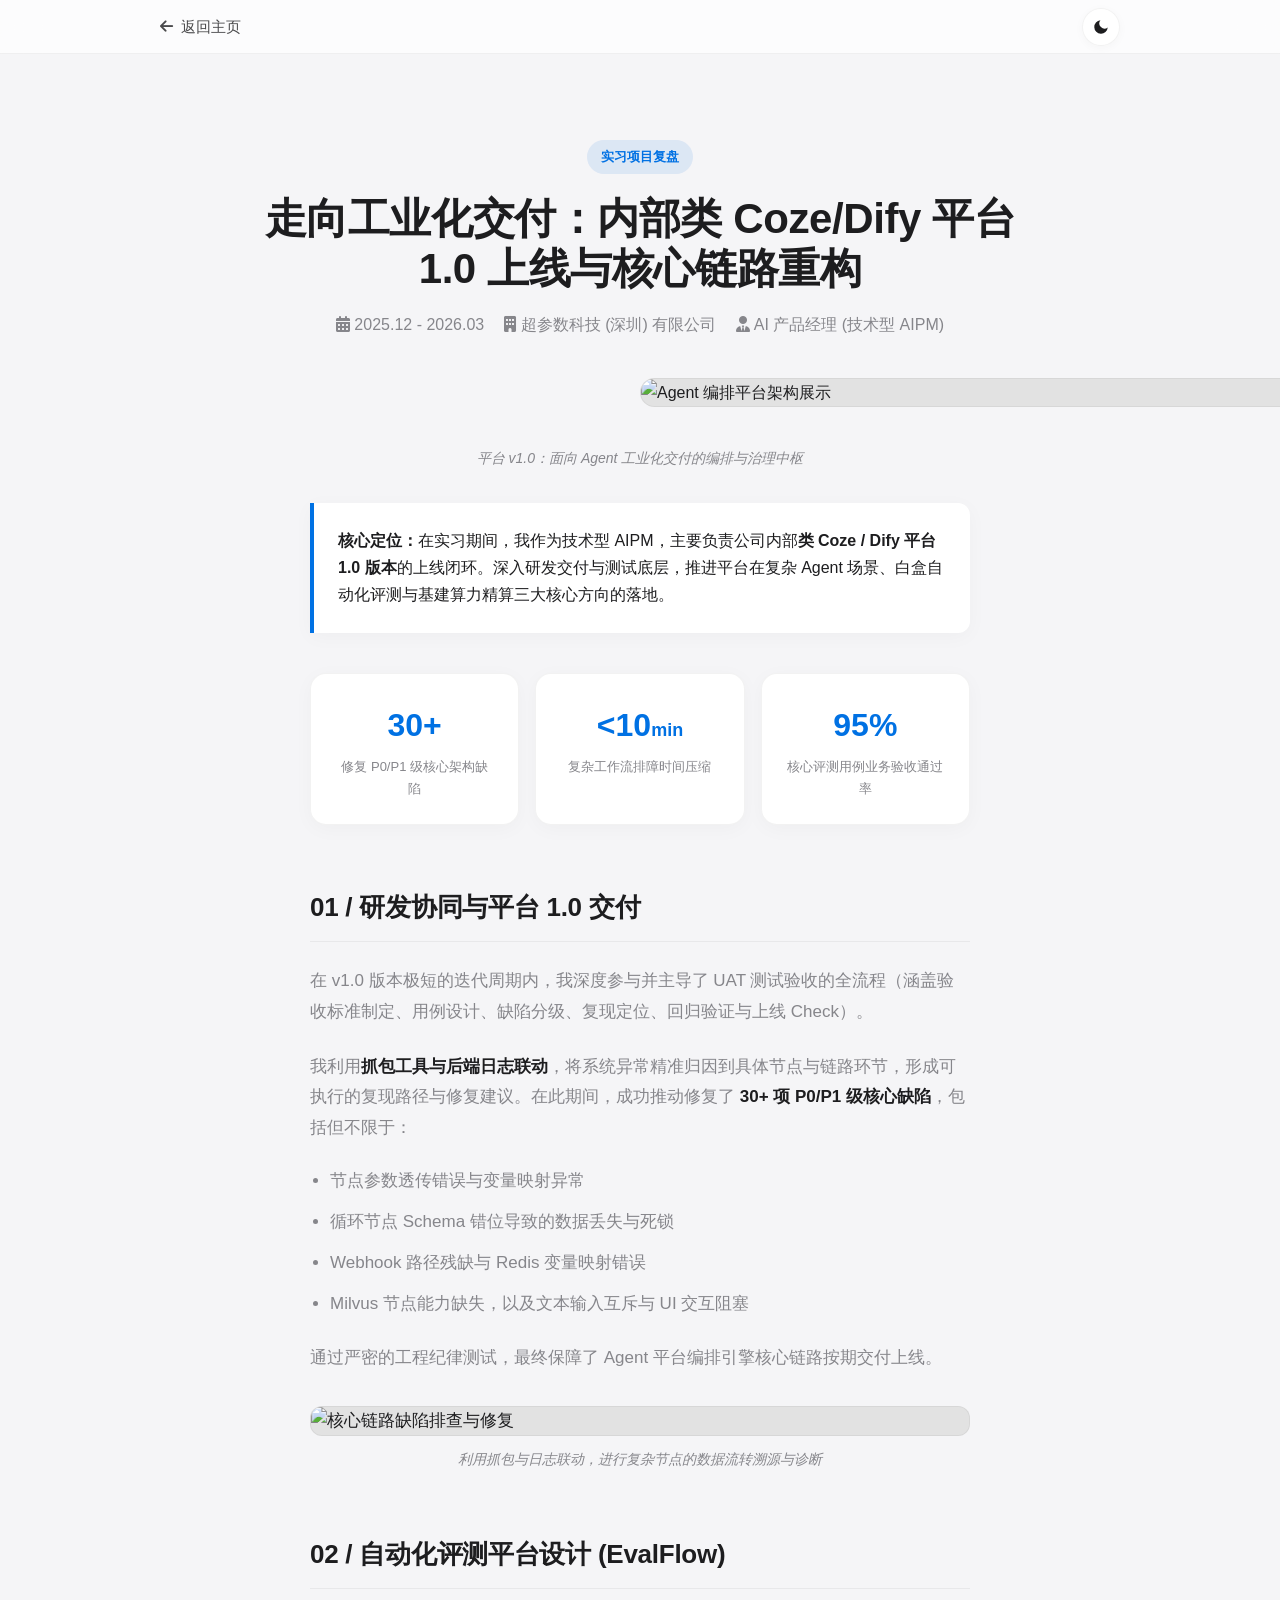
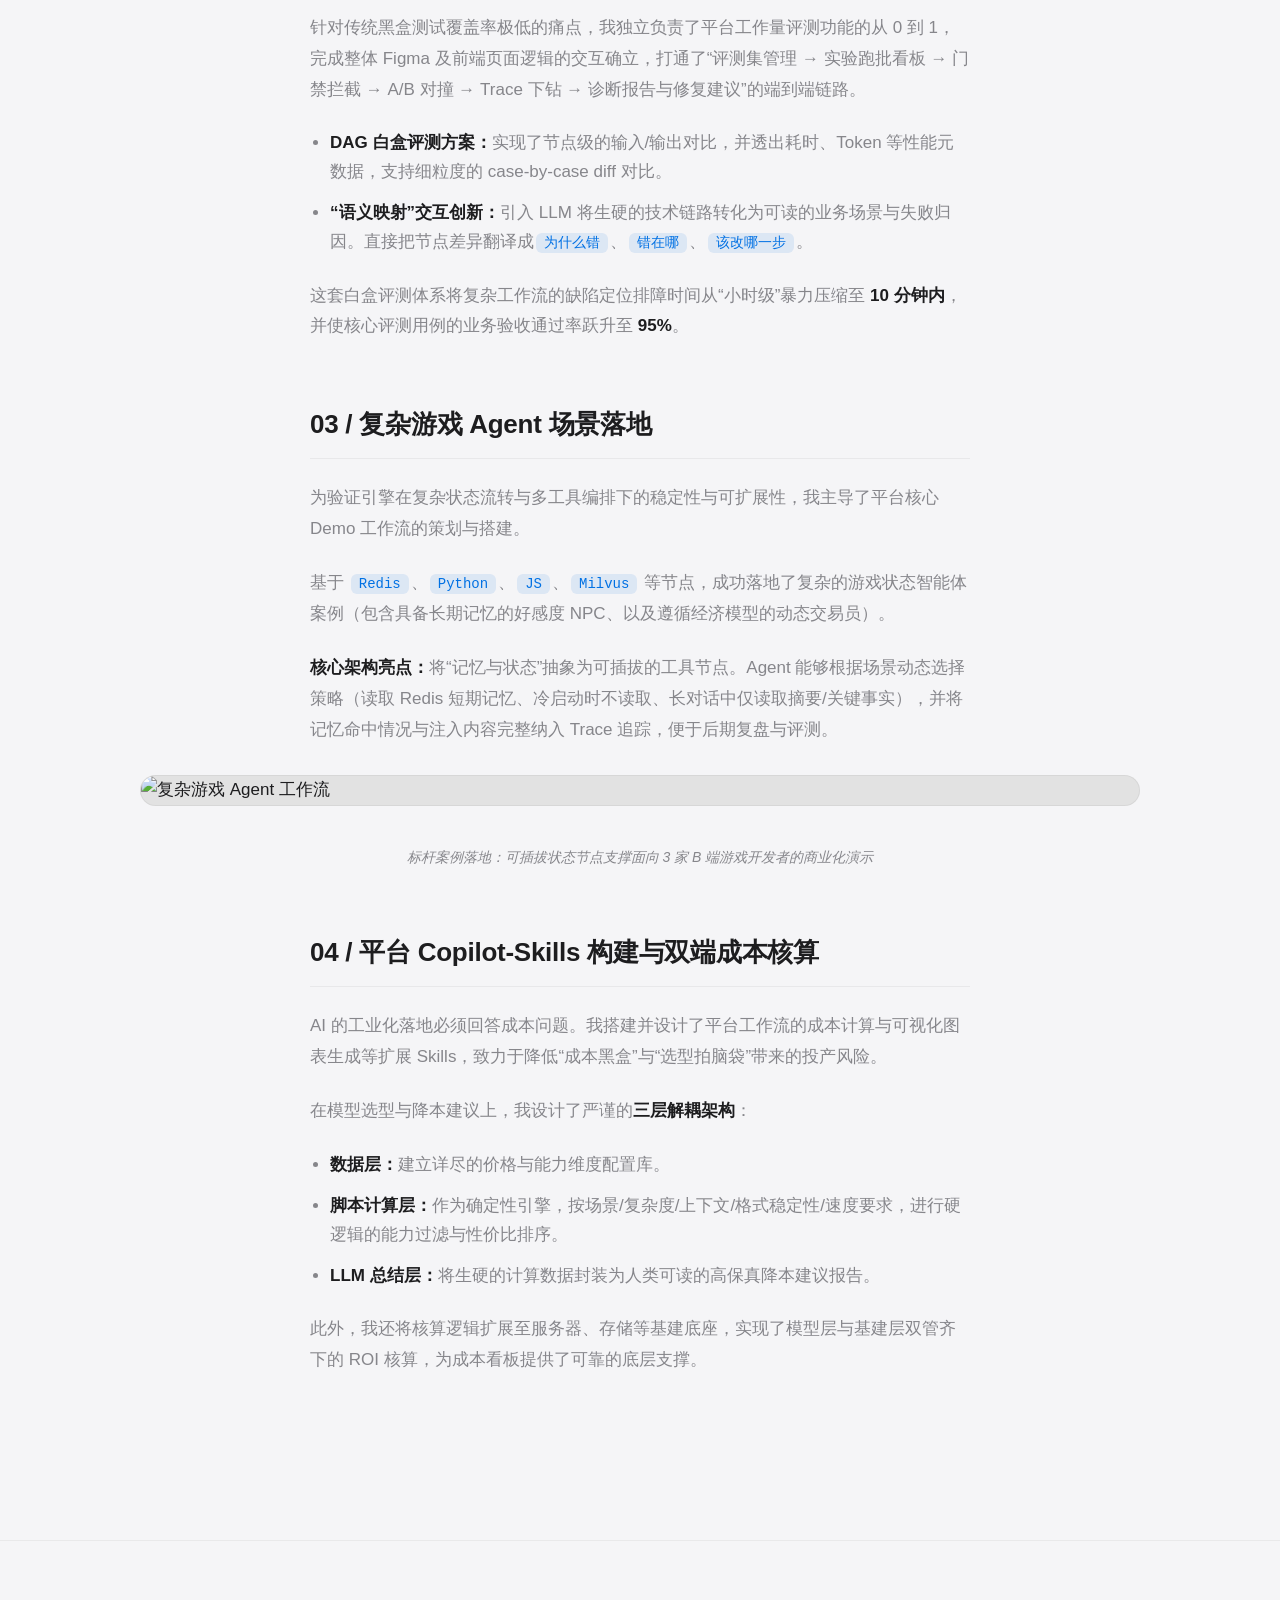
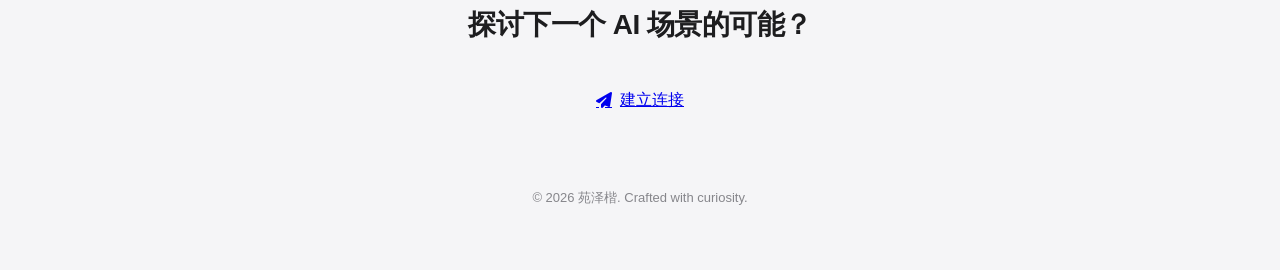
==== commit eb5976e7: "增添了实习部分复盘的细节信息" ====
--- a/hyperparam-detail.html
+++ b/hyperparam-detail.html
@@ -68,6 +68,9 @@
         .article-content li { margin-bottom: 12px; line-height: 1.7; }
         
         .highlight-quote { padding: 24px; background: var(--bento-bg); border-left: 4px solid var(--primary); border-radius: 0 12px 12px 0; margin: 32px 0; font-size: 16px; color: var(--text-primary); box-shadow: 0 4px 20px var(--bento-shadow); }
+        
+        /* 代码/术语标签样式 */
+        .tech-tag { background: var(--tag-bg); color: var(--primary); padding: 2px 8px; border-radius: 6px; font-size: 14px; font-family: monospace; margin: 0 2px; }
 
         /* --- 突破版心的图片/动图容器 --- */
         .breakout-media { width: 100vw; max-width: 1000px; margin: 40px 50%; transform: translateX(-50%); border-radius: 20px; overflow: hidden; background: var(--img-bg); border: 1px solid var(--border-color); }
@@ -81,7 +84,7 @@
         /* --- 数据高光便当盒 --- */
         .stats-grid { display: grid; grid-template-columns: repeat(3, 1fr); gap: 16px; margin: 40px 0; }
         .stat-card { background: var(--bento-bg); padding: 24px; border-radius: 16px; border: 1px solid var(--border-color); text-align: center; box-shadow: 0 4px 20px var(--bento-shadow); }
-        .stat-num { font-size: 28px; font-weight: 700; color: var(--primary); margin-bottom: 4px; }
+        .stat-num { font-size: 32px; font-weight: 700; color: var(--primary); margin-bottom: 4px; }
         .stat-desc { font-size: 13px; color: var(--text-secondary); font-weight: 500; }
 
         /* 镜头对焦质感的滚动渐显动画 */
@@ -112,102 +115,108 @@
 
     <header class="article-header reveal">
         <span class="article-tag">实习项目复盘</span>
-        <h1 class="article-title">走向工业化交付：Agent 评测平台与双端成本引擎闭环</h1>
+        <h1 class="article-title">走向工业化交付：内部类 Coze/Dify 平台 1.0 上线与核心链路重构</h1>
         <div class="article-meta">
             <span><i class="fas fa-calendar-alt"></i> 2025.12 - 2026.03</span>
-            <span><i class="fas fa-building"></i> 超参数科技 (Knit 项目)</span>
-            <span><i class="fas fa-user-tie"></i> 技术型 AI 产品经理 (AIPM)</span>
+            <span><i class="fas fa-building"></i> 超参数科技 (深圳) 有限公司</span>
+            <span><i class="fas fa-user-tie"></i> AI 产品经理 (技术型 AIPM)</span>
         </div>
     </header>
 
     <div class="breakout-media reveal delay-1">
-        <img src="https://images.unsplash.com/photo-1551288049-bebda4e38f71?ixlib=rb-4.0.3&auto=format&fit=crop&w=1200&q=80" alt="Agent 评测与治理平台">
+        <img src="https://images.unsplash.com/photo-1551288049-bebda4e38f71?ixlib=rb-4.0.3&auto=format&fit=crop&w=1200&q=80" alt="Agent 编排平台架构展示">
     </div>
-    <div class="media-caption reveal delay-1">Knit 平台 v1.0：面向 Agent 工业化交付的评测与治理看板</div>
+    <div class="media-caption reveal delay-1">平台 v1.0：面向 Agent 工业化交付的编排与治理中枢</div>
 
     <article class="article-content">
         <div class="highlight-quote reveal">
-            <strong>核心定位：</strong>在实习期间，我承担了偏<strong>“技术型 AIPM”</strong>的复合角色。一边从产品维度定义信息架构与交互范式（Agent-Driven UI），一边下场编写 Python 引擎与构建 JSON 数据库，用代码打通业务的最后一公里。
-        </div>
-
-        <p class="reveal">
-            我将工作对象严格聚焦在“AI 工作流与 Agent 的工业化交付”上，致力于解决大模型落地过程中的三大痛点：<strong>可测（EvalFlow）、可诊断（Trace 归因）、可算账（模型与基建双端 ROI）</strong>。
-        </p>
+            <strong>核心定位：</strong>在实习期间，我作为技术型 AIPM，主要负责公司内部<strong>类 Coze / Dify 平台 1.0 版本</strong>的上线闭环。深入研发交付与测试底层，推进平台在复杂 Agent 场景、白盒自动化评测与基建算力精算三大核心方向的落地。
+        </div>
 
         <div class="stats-grid reveal">
             <div class="stat-card">
-                <div class="stat-num">v1.0</div>
-                <div class="stat-desc">独立梳理 PRD 与术语体系，打通评测架构闭环</div>
+                <div class="stat-num">30+</div>
+                <div class="stat-desc">修复 P0/P1 级核心架构缺陷</div>
             </div>
             <div class="stat-card">
-                <div class="stat-num">Data Flywheel</div>
-                <div class="stat-desc">规划线上日志转评测资产的业务逻辑</div>
+                <div class="stat-num">&lt;10<span style="font-size:18px;">min</span></div>
+                <div class="stat-desc">复杂工作流排障时间压缩</div>
             </div>
             <div class="stat-card">
-                <div class="stat-num">3 阶架构</div>
-                <div class="stat-desc">数据驱动+脚本计算+LLM总结，彻底压制幻觉</div>
-            </div>
-        </div>
-
-        <h2 class="reveal">01 / 产品架构：EvalFlow 评测平台与体验重构</h2>
-        <p class="reveal">
-            面对传统大模型“测试靠手工、排错靠猜”的窘境，我反向梳理并沉淀了 EvalFlow 的完整信息架构与核心术语体系，落地了可执行的模块化方案。
+                <div class="stat-num">95%</div>
+                <div class="stat-desc">核心评测用例业务验收通过率</div>
+            </div>
+        </div>
+
+        <h2 class="reveal">01 / 研发协同与平台 1.0 交付</h2>
+        <p class="reveal">
+            在 v1.0 版本极短的迭代周期内，我深度参与并主导了 UAT 测试验收的全流程（涵盖验收标准制定、用例设计、缺陷分级、复现定位、回归验证与上线 Check）。
+        </p>
+        <p class="reveal">
+            我利用<strong>抓包工具与后端日志联动</strong>，将系统异常精准归因到具体节点与链路环节，形成可执行的复现路径与修复建议。在此期间，成功推动修复了 <strong>30+ 项 P0/P1 级核心缺陷</strong>，包括但不限于：
         </p>
         <ul class="reveal">
-            <li><strong>完整信息架构：</strong>确立了“评测集生成/审核 → 跑批/门禁 → A/B 对撞 → 诊断修复 → 成本管理”的黄金业务链路。</li>
-            <li><strong>创新交互范式：</strong>定义并固化了 <strong>Agent-Driven UI</strong>，让 Copilot 的反馈直接驱动主视图的物理属性变更。</li>
+            <li>节点参数透传错误与变量映射异常</li>
+            <li>循环节点 Schema 错位导致的数据丢失与死锁</li>
+            <li>Webhook 路径残缺与 Redis 变量映射错误</li>
+            <li>Milvus 节点能力缺失，以及文本输入互斥与 UI 交互阻塞</li>
         </ul>
+        <p class="reveal">
+            通过严密的工程纪律测试，最终保障了 Agent 平台编排引擎核心链路按期交付上线。
+        </p>
 
         <div class="reveal">
             <div class="inline-media">
-                <img src="https://images.unsplash.com/photo-1618761714954-0b8cd0026356?ixlib=rb-4.0.3&auto=format&fit=crop&w=800&q=80" alt="UI 商业化打磨">
-            </div>
-            <div class="media-caption">对标 LangSmith：三栏用例卡 (Input/Expected/Actual) 与性能元数据透出</div>
-        </div>
-
-        <p class="reveal">
-            在体验侧，我深度重构了实验管理与执行看板。将新建实验表单流进行标准化，透出 Latency / Tokens / Score 等核心性能元数据，并通过异常高亮、Trace Diff 下钻等设计，极大地提升了研发的“排错效率”。
-        </p>
-
-        <h2 class="reveal">02 / 数据飞轮：从生产环境到评测资产</h2>
-        <p class="reveal">
-            Agent 的价值在于持续迭代。我将“线上日志观测”提炼为独立的生命周期模块，设计了从 <strong>Production Logs 到 Eval Sets</strong> 的闭环流转路径。
-        </p>
-        <p class="reveal">
-            在工程约束上，明确了“线上 output 不能直接等同于 reference output”的铁律。为此，我们引入 Copilot 作为“标注与清洗”节点，将带有噪音的脏数据自动转化为可用的期望输出，真正建立起可持续转动的 <strong>Data Flywheel</strong>。
-        </p>
-
-        <h2 class="reveal">03 / 成本引擎：结构化与防幻觉的 Skill 落地</h2>
-        <p class="reveal">
-            AI 的商业化必须回答成本问题。为了从“会说”升级到“会算、算对、可复用”，我基于底层数据资产构建了两个硬核 Skill：
-        </p>
-        
-        <h3 class="reveal">Workflow Model Advisor (模型选型与降本)</h3>
-        <p class="reveal">
-            建立 `pricing_config.json`（报价/积分汇率）与 `capabilities.json`（5 维能力标签）。通过编写 `model_matcher.py` 进行硬逻辑过滤与性价比计算，彻底解决了选型过程中的“盲目性、价格幻觉与能力幻觉”。最终通过 Skill 输出稳定链路下的 Top-N 平替建议报告。
-        </p>
-
-        <h3 class="reveal">Infra Cost Advisor (基建算力精算)</h3>
-        <p class="reveal">
-            清洗并结构化多云厂商报价数据，编写 `infra_calculator.py` 实现 CPU/RAM/存储可传参的合并核算。输出明确的倍率、节省百分比与绝对金额，形成了<strong>“模型端 + 基建端”的双端 ROI 叙事闭环</strong>。
-        </p>
-
+                <img src="https://images.unsplash.com/photo-1618761714954-0b8cd0026356?ixlib=rb-4.0.3&auto=format&fit=crop&w=800&q=80" alt="核心链路缺陷排查与修复">
+            </div>
+            <div class="media-caption">利用抓包与日志联动，进行复杂节点的数据流转溯源与诊断</div>
+        </div>
+
+        <h2 class="reveal">02 / 自动化评测平台设计 (EvalFlow)</h2>
+        <p class="reveal">
+            针对传统黑盒测试覆盖率极低的痛点，我独立负责了平台工作量评测功能的从 0 到 1，完成整体 Figma 及前端页面逻辑的交互确立，打通了“评测集管理 → 实验跑批看板 → 门禁拦截 → A/B 对撞 → Trace 下钻 → 诊断报告与修复建议”的端到端链路。
+        </p>
+        <ul class="reveal">
+            <li><strong>DAG 白盒评测方案：</strong>实现了节点级的输入/输出对比，并透出耗时、Token 等性能元数据，支持细粒度的 case-by-case diff 对比。</li>
+            <li><strong>“语义映射”交互创新：</strong>引入 LLM 将生硬的技术链路转化为可读的业务场景与失败归因。直接把节点差异翻译成<span class="tech-tag">为什么错</span>、<span class="tech-tag">错在哪</span>、<span class="tech-tag">该改哪一步</span>。</li>
+        </ul>
+        <p class="reveal">
+            这套白盒评测体系将复杂工作流的缺陷定位排障时间从“小时级”暴力压缩至 <strong>10 分钟内</strong>，并使核心评测用例的业务验收通过率跃升至 <strong>95%</strong>。
+        </p>
+
+        <h2 class="reveal">03 / 复杂游戏 Agent 场景落地</h2>
+        <p class="reveal">
+            为验证引擎在复杂状态流转与多工具编排下的稳定性与可扩展性，我主导了平台核心 Demo 工作流的策划与搭建。
+        </p>
+        <p class="reveal">
+            基于 <span class="tech-tag">Redis</span>、<span class="tech-tag">Python</span>、<span class="tech-tag">JS</span>、<span class="tech-tag">Milvus</span> 等节点，成功落地了复杂的游戏状态智能体案例（包含具备长期记忆的好感度 NPC、以及遵循经济模型的动态交易员）。
+        </p>
+        <p class="reveal">
+            <strong>核心架构亮点：</strong>将“记忆与状态”抽象为可插拔的工具节点。Agent 能够根据场景动态选择策略（读取 Redis 短期记忆、冷启动时不读取、长对话中仅读取摘要/关键事实），并将记忆命中情况与注入内容完整纳入 Trace 追踪，便于后期复盘与评测。
+        </p>
+        
         <div class="reveal">
             <div class="breakout-media" style="margin-top: 30px;">
-                <img src="https://images.unsplash.com/photo-1555066931-4365d14bab8c?ixlib=rb-4.0.3&auto=format&fit=crop&w=1000&q=80" alt="底层数据资产与脚本计算逻辑">
-            </div>
-            <div class="media-caption">数据驱动 + 脚本计算 + LLM 总结：用三层解耦架构彻底压住 LLM 幻觉风险</div>
-        </div>
-
-        <h2 class="reveal">04 / 认知沉淀：技术型 PM 的能力模型</h2>
-        <p class="reveal">
-            这段经历让我完成了从纯产品思维到“工程化交付”视角的跃迁：
+                <img src="https://images.unsplash.com/photo-1555066931-4365d14bab8c?ixlib=rb-4.0.3&auto=format&fit=crop&w=1000&q=80" alt="复杂游戏 Agent 工作流">
+            </div>
+            <div class="media-caption">标杆案例落地：可插拔状态节点支撑面向 3 家 B 端游戏开发者的商业化演示</div>
+        </div>
+
+        <h2 class="reveal">04 / 平台 Copilot-Skills 构建与双端成本核算</h2>
+        <p class="reveal">
+            AI 的工业化落地必须回答成本问题。我搭建并设计了平台工作流的成本计算与可视化图表生成等扩展 Skills，致力于降低“成本黑盒”与“选型拍脑袋”带来的投产风险。
+        </p>
+        <p class="reveal">
+            在模型选型与降本建议上，我设计了严谨的<strong>三层解耦架构</strong>：
         </p>
         <ul class="reveal">
-            <li><strong>产品推演能力：</strong>习惯于从“业务场景 → 用户任务 → 系统约束 → 交互闭环”倒推复杂后台的信息架构。</li>
-            <li><strong>工程与数据思维：</strong>深刻理解了如何用“数据结构+代码硬逻辑”框定不稳定 LLM 的边界，让 Agent 产出变得可回归、可验证。</li>
-            <li><strong>独立排障底气：</strong>能够在无文档的荒荒环境下，利用抓包与日志定位根因，补齐了边缘场景测试截面与防 AI 误改的安全存档机制。</li>
+            <li><strong>数据层：</strong>建立详尽的价格与能力维度配置库。</li>
+            <li><strong>脚本计算层：</strong>作为确定性引擎，按场景/复杂度/上下文/格式稳定性/速度要求，进行硬逻辑的能力过滤与性价比排序。</li>
+            <li><strong>LLM 总结层：</strong>将生硬的计算数据封装为人类可读的高保真降本建议报告。</li>
         </ul>
+        <p class="reveal">
+            此外，我还将核算逻辑扩展至服务器、存储等基建底座，实现了模型层与基建层双管齐下的 ROI 核算，为成本看板提供了可靠的底层支撑。
+        </p>
 
     </article>
 
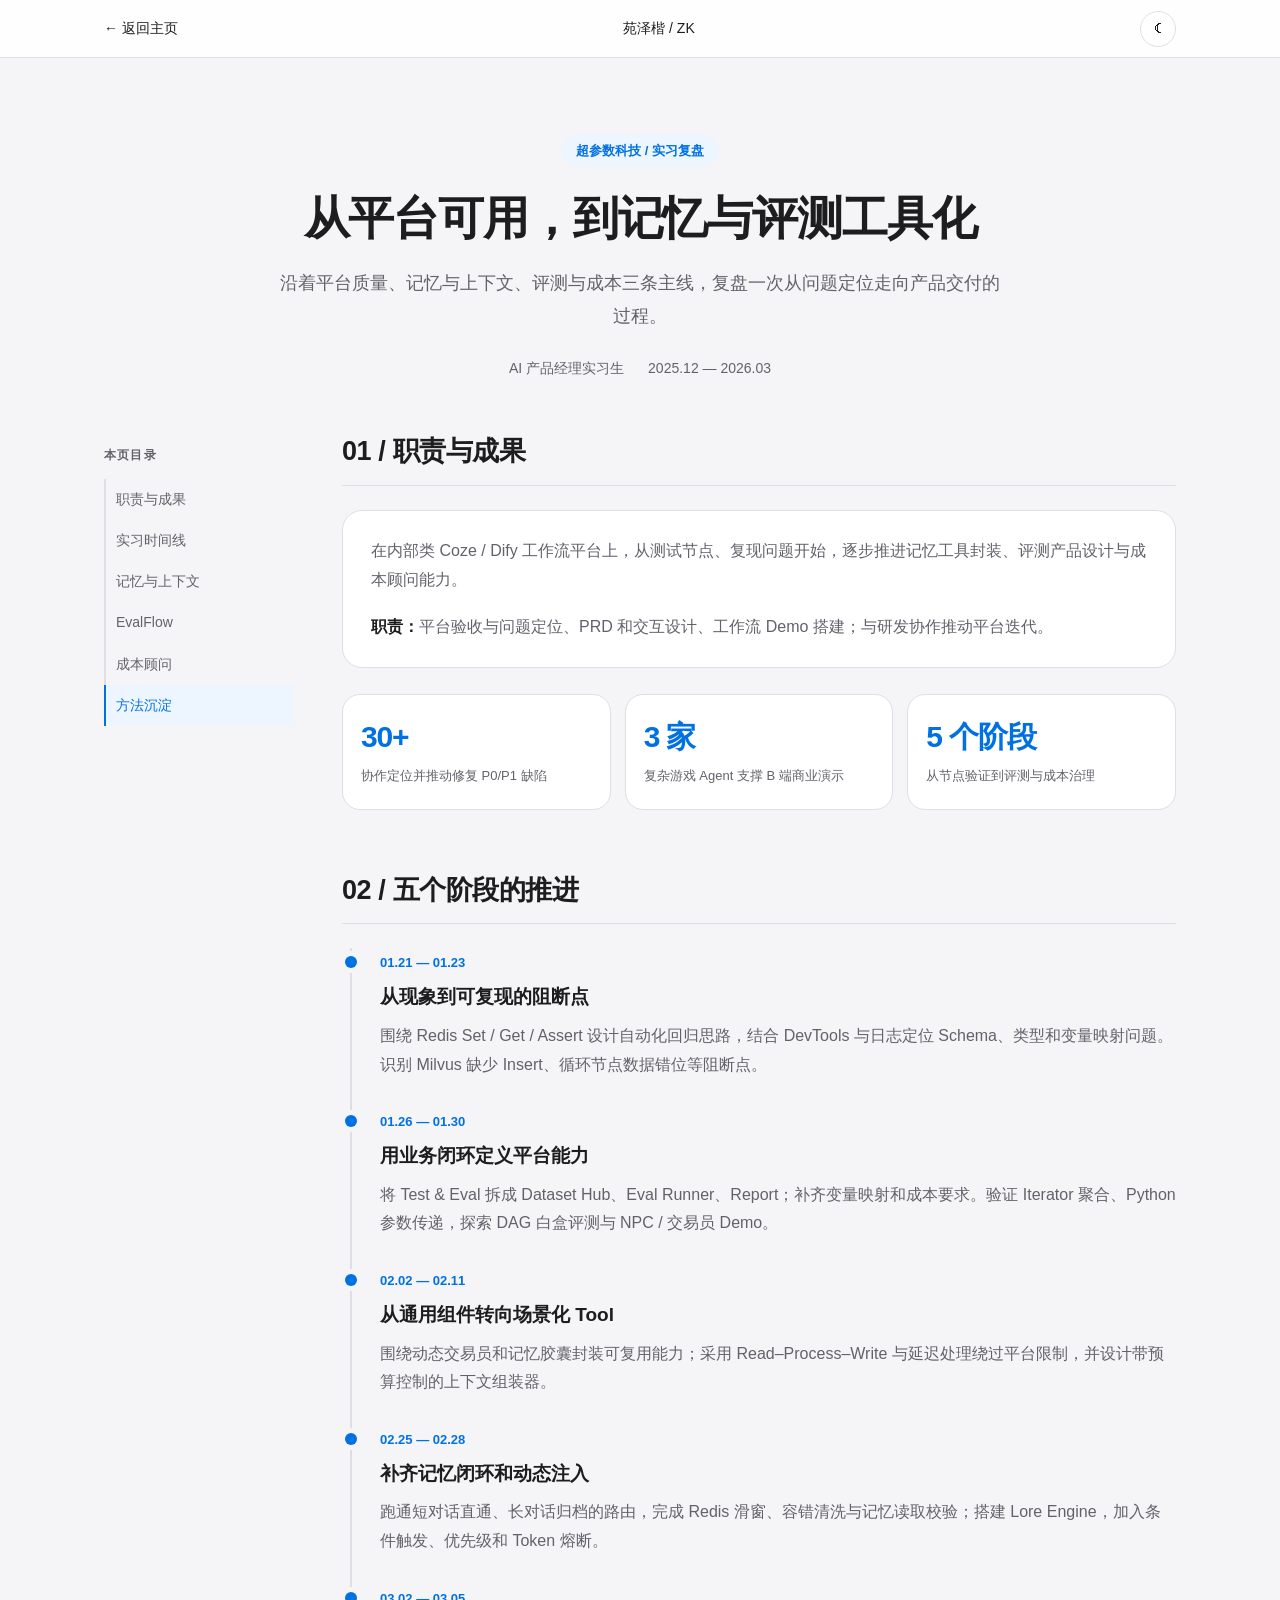
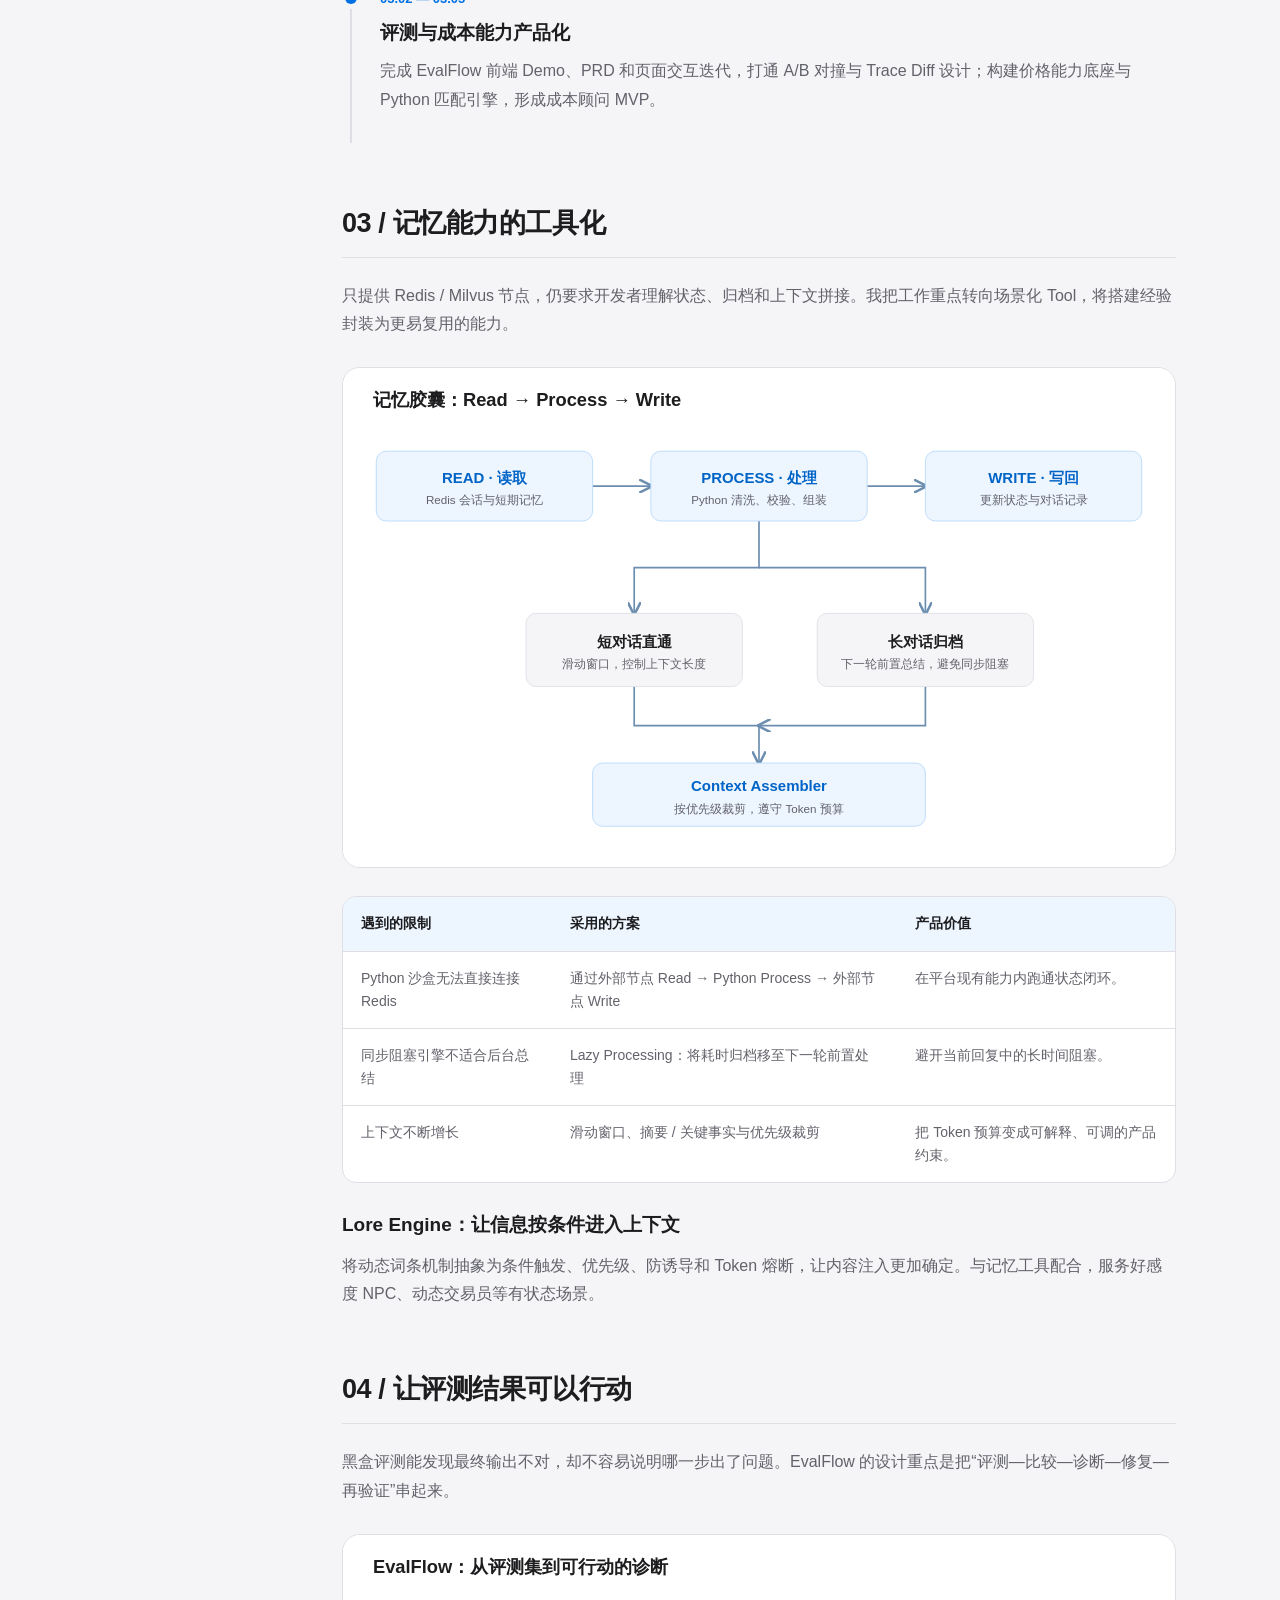
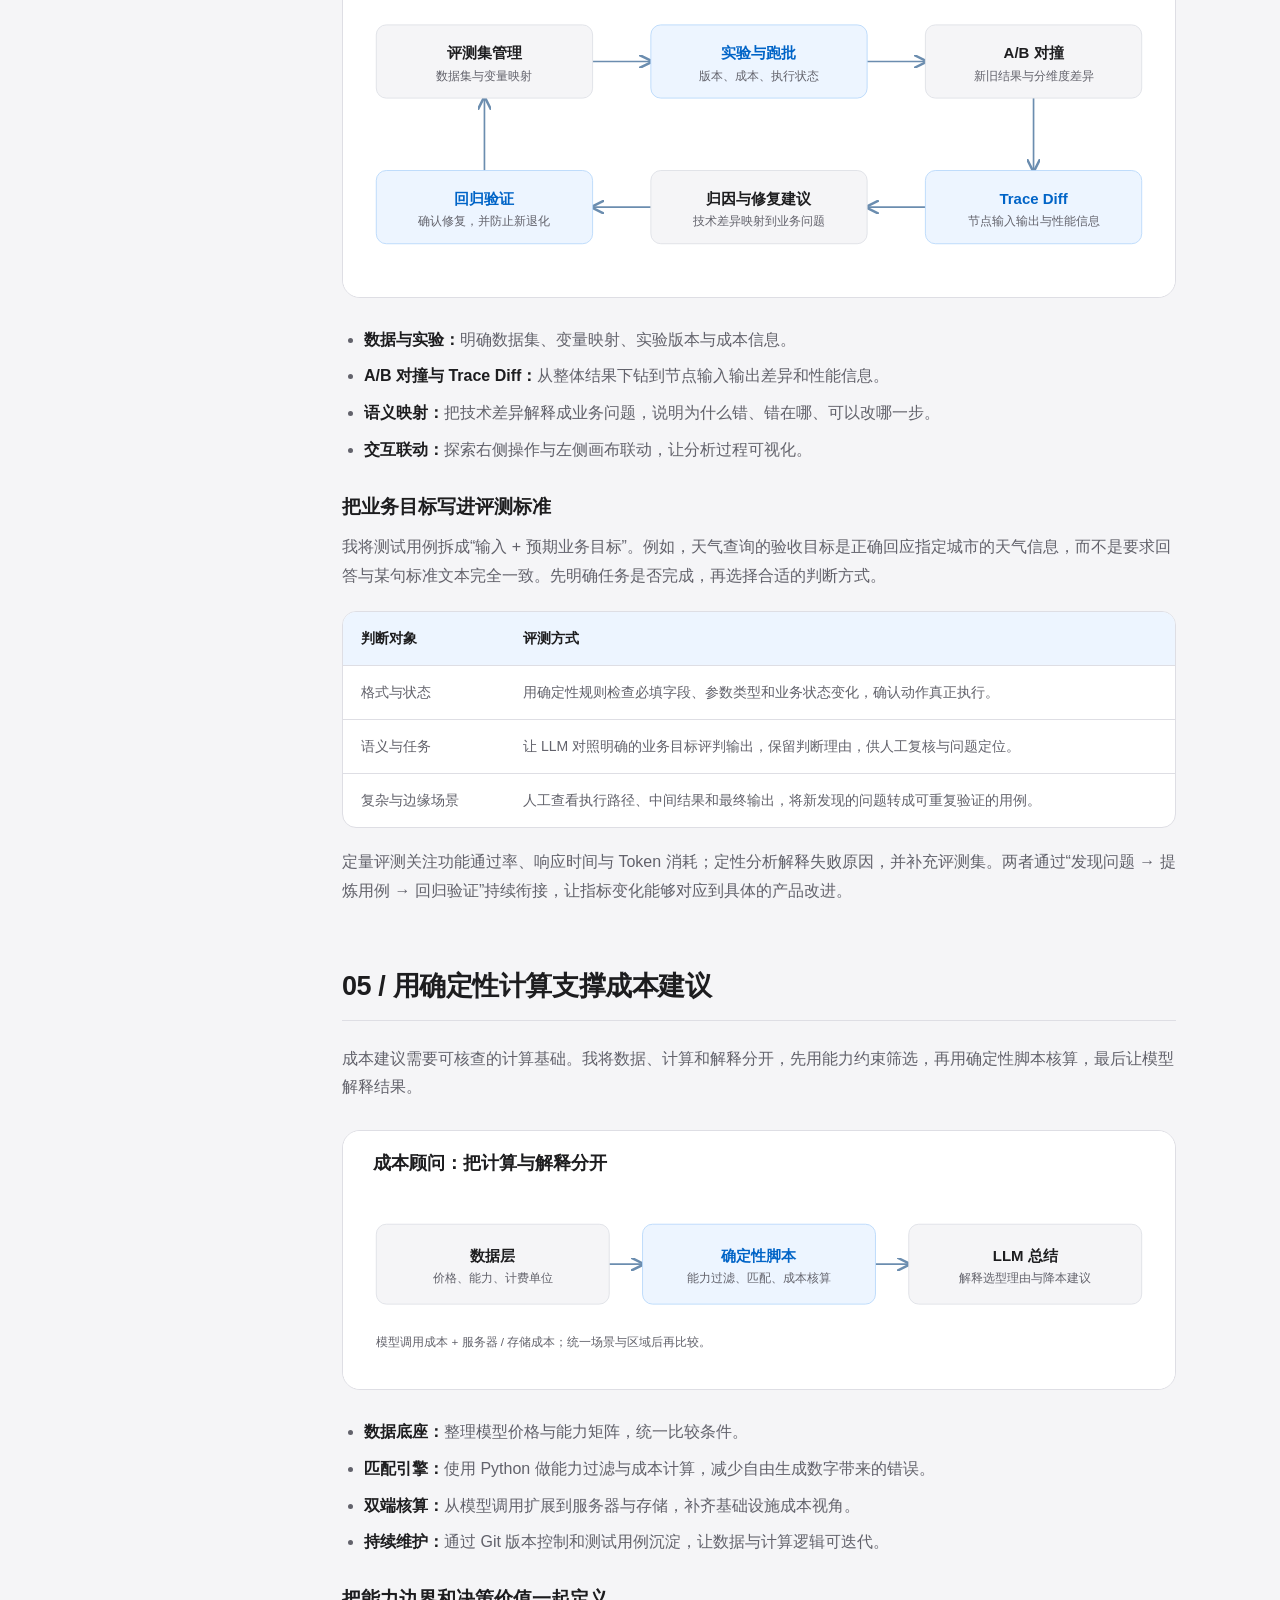
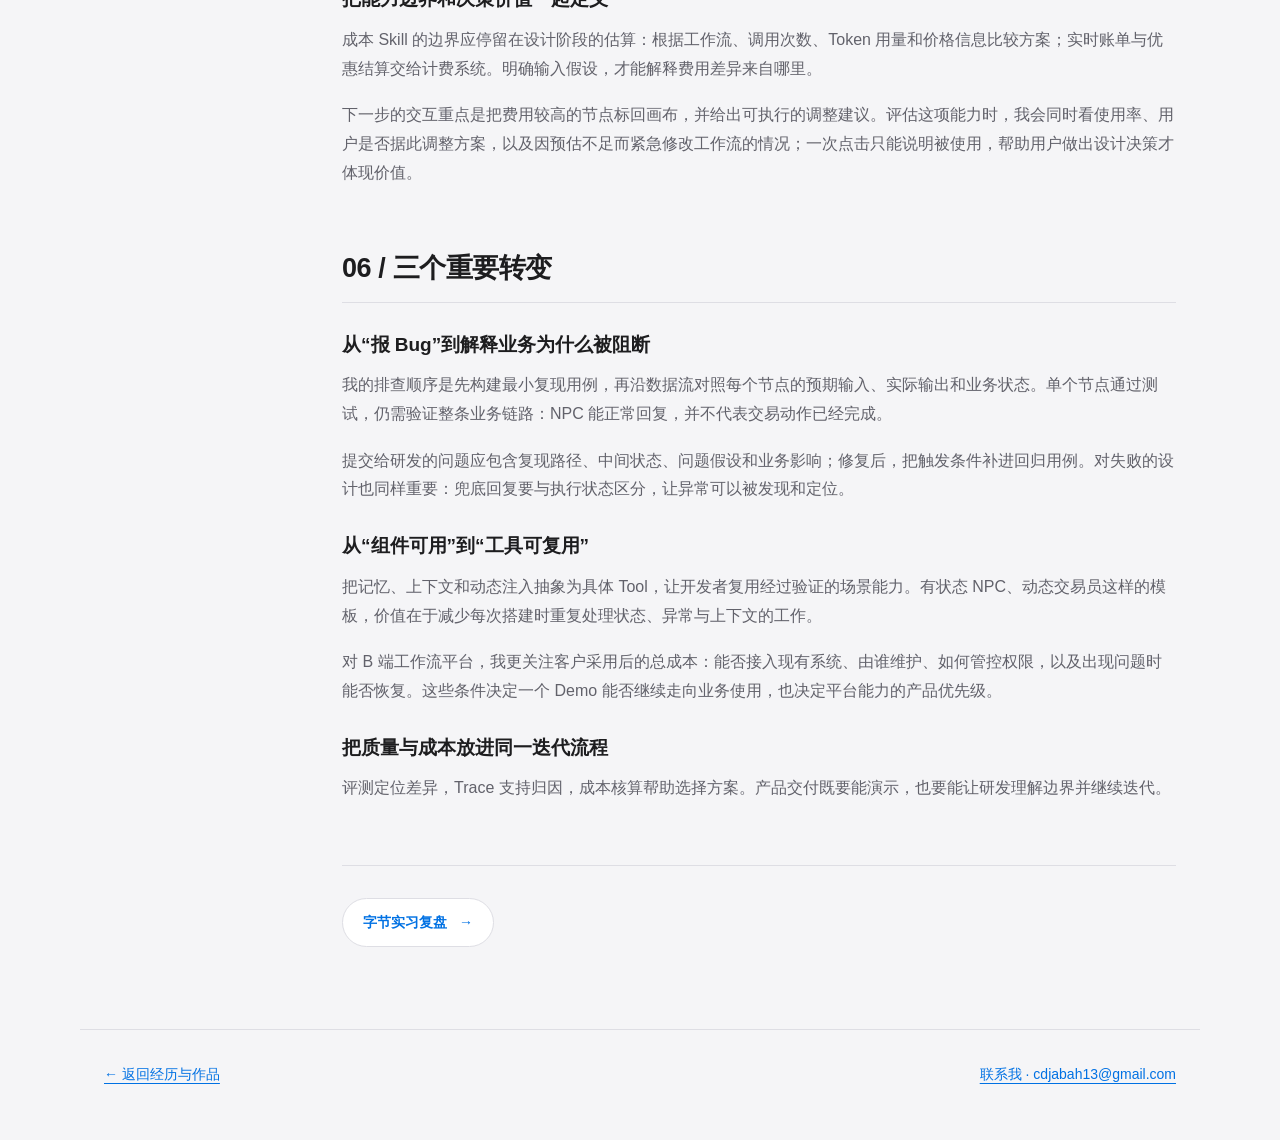
==== commit ed0598ee: "Update resume and expand portfolio case studies" ====
--- a/hyperparam-detail.html
+++ b/hyperparam-detail.html
@@ -1,264 +1,219 @@
 <!DOCTYPE html>
 <html lang="zh-CN">
 <head>
-    <meta charset="UTF-8">
-    <meta name="viewport" content="width=device-width, initial-scale=1.0">
-    <title>超参数科技实习复盘 - 苑泽楷</title>
-    <link rel="stylesheet" href="https://cdnjs.cloudflare.com/ajax/libs/font-awesome/6.4.0/css/all.min.css">
-    
-    <script>
-        // 强制浏览器每次刷新都回到顶部
-        if ('scrollRestoration' in history) {
-            history.scrollRestoration = 'manual';
-        }
-        window.scrollTo(0, 0);
-
-        const currentTheme = localStorage.getItem('theme') || 'light';
-        if (currentTheme === 'dark') document.documentElement.setAttribute('data-theme', 'dark');
-    </script>
-
-    <style>
-        /* 继承主页的变量体系 */
-        :root {
-            --bg-primary: #f5f5f7; --bg-secondary: #ffffff;
-            --text-primary: #1d1d1f; --text-secondary: #86868b;
-            --nav-bg: rgba(255, 255, 255, 0.7); 
-            --border-color: rgba(0, 0, 0, 0.05); 
-            --bento-bg: #ffffff; --bento-shadow: rgba(0, 0, 0, 0.03); 
-            --primary: #0071e3; --tag-bg: rgba(0, 113, 227, 0.1);
-            --img-bg: #e2e2e2;
-        }
-
-        [data-theme="dark"] {
-            --bg-primary: #000000; --bg-secondary: #161618;
-            --text-primary: #f5f5f7; --text-secondary: #a1a1a6;
-            --nav-bg: rgba(0, 0, 0, 0.7); 
-            --border-color: rgba(255, 255, 255, 0.1); 
-            --bento-bg: #1c1c1e; --bento-shadow: rgba(0, 0, 0, 0.3); 
-            --primary: #2997ff; --tag-bg: rgba(41, 151, 255, 0.15);
-            --img-bg: #2c2c2e;
-        }
-
-        * { margin: 0; padding: 0; box-sizing: border-box; font-family: -apple-system, BlinkMacSystemFont, "Segoe UI", Roboto, Helvetica, Arial, sans-serif; -webkit-font-smoothing: antialiased; }
-        body { background-color: var(--bg-primary); color: var(--text-primary); line-height: 1.7; overflow-x: hidden; transition: background-color 0.5s ease, color 0.5s ease; }
-        
-        /* 极简导航栏 */
-        nav { position: fixed; top: 0; width: 100%; height: 54px; background-color: var(--nav-bg); backdrop-filter: saturate(180%) blur(20px); -webkit-backdrop-filter: saturate(180%) blur(20px); display: flex; justify-content: center; align-items: center; z-index: 9999; border-bottom: 1px solid var(--border-color); transition: background-color 0.5s ease, border-color 0.5s ease; }
-        .nav-container { display: flex; width: 100%; max-width: 1000px; padding: 0 20px; justify-content: space-between; align-items: center; }
-        .back-link { display: flex; align-items: center; gap: 8px; text-decoration: none; color: var(--text-primary); font-size: 15px; font-weight: 500; opacity: 0.8; transition: opacity 0.3s ease, color 0.3s ease; }
-        .back-link:hover { opacity: 1; color: var(--primary); }
-        
-        #theme-toggle { background: var(--bento-bg); border: 1px solid var(--border-color); cursor: pointer; color: var(--text-primary); width: 38px; height: 38px; border-radius: 50%; display: flex; align-items: center; justify-content: center; transition: all 0.3s cubic-bezier(0.25, 1, 0.5, 1); box-shadow: 0 2px 10px var(--bento-shadow); }
-        #theme-toggle:hover { background-color: var(--primary); color: #ffffff; transform: scale(1.1); border-color: var(--primary); box-shadow: 0 4px 15px rgba(0, 113, 227, 0.3); }
-        .sun-icon { display: none; } .moon-icon { display: block; }
-        [data-theme="dark"] .sun-icon { display: block; } [data-theme="dark"] .moon-icon { display: none; }
-
-        /* --- 文章布局核心：窄版心阅读区 --- */
-        .article-header { max-width: 800px; margin: 140px auto 40px; padding: 0 20px; text-align: center; }
-        .article-tag { display: inline-block; font-size: 13px; font-weight: 600; color: var(--primary); background: var(--tag-bg); padding: 6px 14px; border-radius: 20px; margin-bottom: 20px; }
-        .article-title { font-size: 42px; font-weight: 700; letter-spacing: -0.01em; margin-bottom: 16px; line-height: 1.2; }
-        .article-meta { font-size: 16px; color: var(--text-secondary); display: flex; justify-content: center; gap: 20px; flex-wrap: wrap; }
-
-        .article-content { max-width: 700px; margin: 0 auto; padding: 0 20px 100px; font-size: 17px; color: var(--text-primary); }
-        .article-content p { margin-bottom: 24px; line-height: 1.8; color: var(--text-secondary); }
-        .article-content h2 { font-size: 26px; font-weight: 600; margin: 60px 0 24px; color: var(--text-primary); letter-spacing: -0.01em; border-bottom: 1px solid var(--border-color); padding-bottom: 12px; }
-        .article-content h3 { font-size: 20px; font-weight: 600; margin: 40px 0 16px; color: var(--text-primary); }
-        .article-content strong { color: var(--text-primary); font-weight: 600; }
-        .article-content ul { margin-bottom: 24px; padding-left: 20px; color: var(--text-secondary); }
-        .article-content li { margin-bottom: 12px; line-height: 1.7; }
-        
-        .highlight-quote { padding: 24px; background: var(--bento-bg); border-left: 4px solid var(--primary); border-radius: 0 12px 12px 0; margin: 32px 0; font-size: 16px; color: var(--text-primary); box-shadow: 0 4px 20px var(--bento-shadow); }
-        
-        /* 代码/术语标签样式 */
-        .tech-tag { background: var(--tag-bg); color: var(--primary); padding: 2px 8px; border-radius: 6px; font-size: 14px; font-family: monospace; margin: 0 2px; }
-
-        /* --- 突破版心的图片/动图容器 --- */
-        .breakout-media { width: 100vw; max-width: 1000px; margin: 40px 50%; transform: translateX(-50%); border-radius: 20px; overflow: hidden; background: var(--img-bg); border: 1px solid var(--border-color); }
-        .breakout-media img, .breakout-media video { width: 100%; height: auto; display: block; }
-        
-        .inline-media { width: 100%; border-radius: 12px; overflow: hidden; background: var(--img-bg); border: 1px solid var(--border-color); margin: 32px 0 12px; }
-        .inline-media img, .inline-media video { width: 100%; height: auto; display: block; }
-        
-        .media-caption { text-align: center; font-size: 14px; color: var(--text-secondary); margin-top: 12px; margin-bottom: 32px; font-style: italic; }
-
-        /* --- 数据高光便当盒 --- */
-        .stats-grid { display: grid; grid-template-columns: repeat(3, 1fr); gap: 16px; margin: 40px 0; }
-        .stat-card { background: var(--bento-bg); padding: 24px; border-radius: 16px; border: 1px solid var(--border-color); text-align: center; box-shadow: 0 4px 20px var(--bento-shadow); }
-        .stat-num { font-size: 32px; font-weight: 700; color: var(--primary); margin-bottom: 4px; }
-        .stat-desc { font-size: 13px; color: var(--text-secondary); font-weight: 500; }
-
-        /* 镜头对焦质感的滚动渐显动画 */
-        .reveal { opacity: 0; transform: translateY(40px); filter: blur(10px); transition: opacity 1.2s cubic-bezier(0.16, 1, 0.3, 1), transform 1.2s cubic-bezier(0.16, 1, 0.3, 1), filter 1.2s cubic-bezier(0.16, 1, 0.3, 1); }
-        .reveal.active { opacity: 1; transform: translateY(0); filter: blur(0); }
-        .delay-1 { transition-delay: 0.1s; } .delay-2 { transition-delay: 0.2s; }
-
-        @media (max-width: 768px) {
-            .article-title { font-size: 32px; }
-            .breakout-media { width: calc(100% - 40px); margin-left: auto; margin-right: auto; transform: none; border-radius: 12px; }
-            .stats-grid { grid-template-columns: 1fr; }
-        }
-    </style>
+<meta charset="UTF-8">
+<meta name="viewport" content="width=device-width,initial-scale=1">
+<title>从平台可用，到记忆与评测工具化 - 苑泽楷</title>
+<meta name="description" content="沿着平台质量、记忆与上下文、评测与成本三条主线，复盘一次从问题定位走向产品交付的过程。">
+<script>try{document.documentElement.dataset.theme=localStorage.getItem('theme')||'light';}catch{}</script>
+<link rel="stylesheet" href="assets/case-study.css">
 </head>
 <body>
-
-    <nav>
-        <div class="nav-container">
-            <a href="index.html#experience" class="back-link">
-                <i class="fas fa-arrow-left"></i> 返回主页
-            </a>
-            <button id="theme-toggle" aria-label="切换深色模式">
-                <svg class="moon-icon" viewBox="0 0 24 24" width="18" height="18" fill="currentColor"><path d="M21 12.79A9 9 0 1 1 11.21 3 7 7 0 0 0 21 12.79z"></path></svg>
-                <svg class="sun-icon" viewBox="0 0 24 24" width="18" height="18" fill="currentColor"><circle cx="12" cy="12" r="5"></circle><line x1="12" y1="1" x2="12" y2="3"></line><line x1="12" y1="21" x2="12" y2="23"></line><line x1="4.22" y1="4.22" x2="5.64" y2="5.64"></line><line x1="18.36" y1="18.36" x2="19.78" y2="19.78"></line><line x1="1" y1="12" x2="3" y2="12"></line><line x1="21" y1="12" x2="23" y2="12"></line><line x1="4.22" y1="19.78" x2="5.64" y2="18.36"></line><line x1="18.36" y1="5.64" x2="19.78" y2="4.22"></line></svg>
-            </button>
-        </div>
-    </nav>
-
-    <header class="article-header reveal">
-        <span class="article-tag">实习项目复盘</span>
-        <h1 class="article-title">走向工业化交付：内部类 Coze/Dify 平台 1.0 上线与核心链路重构</h1>
-        <div class="article-meta">
-            <span><i class="fas fa-calendar-alt"></i> 2025.12 - 2026.03</span>
-            <span><i class="fas fa-building"></i> 超参数科技 (深圳) 有限公司</span>
-            <span><i class="fas fa-user-tie"></i> AI 产品经理 (技术型 AIPM)</span>
-        </div>
-    </header>
-
-    <div class="breakout-media reveal delay-1">
-        <img src="https://images.unsplash.com/photo-1551288049-bebda4e38f71?ixlib=rb-4.0.3&auto=format&fit=crop&w=1200&q=80" alt="Agent 编排平台架构展示">
-    </div>
-    <div class="media-caption reveal delay-1">平台 v1.0：面向 Agent 工业化交付的编排与治理中枢</div>
-
-    <article class="article-content">
-        <div class="highlight-quote reveal">
-            <strong>核心定位：</strong>在实习期间，我作为技术型 AIPM，主要负责公司内部<strong>类 Coze / Dify 平台 1.0 版本</strong>的上线闭环。深入研发交付与测试底层，推进平台在复杂 Agent 场景、白盒自动化评测与基建算力精算三大核心方向的落地。
-        </div>
-
-        <div class="stats-grid reveal">
-            <div class="stat-card">
-                <div class="stat-num">30+</div>
-                <div class="stat-desc">修复 P0/P1 级核心架构缺陷</div>
-            </div>
-            <div class="stat-card">
-                <div class="stat-num">&lt;10<span style="font-size:18px;">min</span></div>
-                <div class="stat-desc">复杂工作流排障时间压缩</div>
-            </div>
-            <div class="stat-card">
-                <div class="stat-num">95%</div>
-                <div class="stat-desc">核心评测用例业务验收通过率</div>
-            </div>
-        </div>
-
-        <h2 class="reveal">01 / 研发协同与平台 1.0 交付</h2>
-        <p class="reveal">
-            在 v1.0 版本极短的迭代周期内，我深度参与并主导了 UAT 测试验收的全流程（涵盖验收标准制定、用例设计、缺陷分级、复现定位、回归验证与上线 Check）。
-        </p>
-        <p class="reveal">
-            我利用<strong>抓包工具与后端日志联动</strong>，将系统异常精准归因到具体节点与链路环节，形成可执行的复现路径与修复建议。在此期间，成功推动修复了 <strong>30+ 项 P0/P1 级核心缺陷</strong>，包括但不限于：
-        </p>
-        <ul class="reveal">
-            <li>节点参数透传错误与变量映射异常</li>
-            <li>循环节点 Schema 错位导致的数据丢失与死锁</li>
-            <li>Webhook 路径残缺与 Redis 变量映射错误</li>
-            <li>Milvus 节点能力缺失，以及文本输入互斥与 UI 交互阻塞</li>
-        </ul>
-        <p class="reveal">
-            通过严密的工程纪律测试，最终保障了 Agent 平台编排引擎核心链路按期交付上线。
-        </p>
-
-        <div class="reveal">
-            <div class="inline-media">
-                <img src="https://images.unsplash.com/photo-1618761714954-0b8cd0026356?ixlib=rb-4.0.3&auto=format&fit=crop&w=800&q=80" alt="核心链路缺陷排查与修复">
-            </div>
-            <div class="media-caption">利用抓包与日志联动，进行复杂节点的数据流转溯源与诊断</div>
-        </div>
-
-        <h2 class="reveal">02 / 自动化评测平台设计 (EvalFlow)</h2>
-        <p class="reveal">
-            针对传统黑盒测试覆盖率极低的痛点，我独立负责了平台工作量评测功能的从 0 到 1，完成整体 Figma 及前端页面逻辑的交互确立，打通了“评测集管理 → 实验跑批看板 → 门禁拦截 → A/B 对撞 → Trace 下钻 → 诊断报告与修复建议”的端到端链路。
-        </p>
-        <ul class="reveal">
-            <li><strong>DAG 白盒评测方案：</strong>实现了节点级的输入/输出对比，并透出耗时、Token 等性能元数据，支持细粒度的 case-by-case diff 对比。</li>
-            <li><strong>“语义映射”交互创新：</strong>引入 LLM 将生硬的技术链路转化为可读的业务场景与失败归因。直接把节点差异翻译成<span class="tech-tag">为什么错</span>、<span class="tech-tag">错在哪</span>、<span class="tech-tag">该改哪一步</span>。</li>
-        </ul>
-        <p class="reveal">
-            这套白盒评测体系将复杂工作流的缺陷定位排障时间从“小时级”暴力压缩至 <strong>10 分钟内</strong>，并使核心评测用例的业务验收通过率跃升至 <strong>95%</strong>。
-        </p>
-
-        <h2 class="reveal">03 / 复杂游戏 Agent 场景落地</h2>
-        <p class="reveal">
-            为验证引擎在复杂状态流转与多工具编排下的稳定性与可扩展性，我主导了平台核心 Demo 工作流的策划与搭建。
-        </p>
-        <p class="reveal">
-            基于 <span class="tech-tag">Redis</span>、<span class="tech-tag">Python</span>、<span class="tech-tag">JS</span>、<span class="tech-tag">Milvus</span> 等节点，成功落地了复杂的游戏状态智能体案例（包含具备长期记忆的好感度 NPC、以及遵循经济模型的动态交易员）。
-        </p>
-        <p class="reveal">
-            <strong>核心架构亮点：</strong>将“记忆与状态”抽象为可插拔的工具节点。Agent 能够根据场景动态选择策略（读取 Redis 短期记忆、冷启动时不读取、长对话中仅读取摘要/关键事实），并将记忆命中情况与注入内容完整纳入 Trace 追踪，便于后期复盘与评测。
-        </p>
-        
-        <div class="reveal">
-            <div class="breakout-media" style="margin-top: 30px;">
-                <img src="https://images.unsplash.com/photo-1555066931-4365d14bab8c?ixlib=rb-4.0.3&auto=format&fit=crop&w=1000&q=80" alt="复杂游戏 Agent 工作流">
-            </div>
-            <div class="media-caption">标杆案例落地：可插拔状态节点支撑面向 3 家 B 端游戏开发者的商业化演示</div>
-        </div>
-
-        <h2 class="reveal">04 / 平台 Copilot-Skills 构建与双端成本核算</h2>
-        <p class="reveal">
-            AI 的工业化落地必须回答成本问题。我搭建并设计了平台工作流的成本计算与可视化图表生成等扩展 Skills，致力于降低“成本黑盒”与“选型拍脑袋”带来的投产风险。
-        </p>
-        <p class="reveal">
-            在模型选型与降本建议上，我设计了严谨的<strong>三层解耦架构</strong>：
-        </p>
-        <ul class="reveal">
-            <li><strong>数据层：</strong>建立详尽的价格与能力维度配置库。</li>
-            <li><strong>脚本计算层：</strong>作为确定性引擎，按场景/复杂度/上下文/格式稳定性/速度要求，进行硬逻辑的能力过滤与性价比排序。</li>
-            <li><strong>LLM 总结层：</strong>将生硬的计算数据封装为人类可读的高保真降本建议报告。</li>
-        </ul>
-        <p class="reveal">
-            此外，我还将核算逻辑扩展至服务器、存储等基建底座，实现了模型层与基建层双管齐下的 ROI 核算，为成本看板提供了可靠的底层支撑。
-        </p>
-
-    </article>
-
-    <footer style="padding: 60px 20px; text-align: center; border-top: 1px solid var(--border-color); margin-top: 40px;">
-        <h2 class="reveal" style="font-size: 28px; font-weight: 700; margin-bottom: 24px; letter-spacing: -0.02em;">
-            探讨下一个 AI 场景的可能？
-        </h2>
-        <a href="mailto:cdjabah13@gmail.com" class="btn-primary reveal delay-1" style="font-size: 16px; padding: 14px 36px; display: inline-flex; align-items: center;">
-            <i class="fas fa-paper-plane" style="margin-right: 8px;"></i> 建立连接
-        </a>
-        <div style="margin-top: 60px; color: var(--text-secondary); font-size: 13px;">
-            &copy; 2026 苑泽楷. Crafted with curiosity.
-        </div>
-    </footer>
-
-    <script>
-        // 深色模式逻辑
-        const themeToggleBtn = document.getElementById('theme-toggle');
-        themeToggleBtn.addEventListener('click', () => {
-            let theme = document.documentElement.getAttribute('data-theme');
-            if (theme === 'dark') {
-                document.documentElement.setAttribute('data-theme', 'light');
-                localStorage.setItem('theme', 'light');
-            } else {
-                document.documentElement.setAttribute('data-theme', 'dark');
-                localStorage.setItem('theme', 'dark');
-            }
-        });
-
-        // 镜头对焦滚动显现逻辑
-        document.addEventListener("DOMContentLoaded", function() {
-            const observerOptions = { root: null, rootMargin: '0px', threshold: 0.15 };
-            const observer = new IntersectionObserver((entries, observer) => {
-                entries.forEach(entry => {
-                    if (entry.isIntersecting) {
-                        entry.target.classList.add('active');
-                        observer.unobserve(entry.target);
-                    }
-                });
-            }, observerOptions);
-            document.querySelectorAll('.reveal').forEach(el => observer.observe(el));
-        });
-    </script>
+<a class="skip-link" href="#content">跳至正文</a>
+<nav class="case-nav" aria-label="详情页导航">
+<div class="nav-inner">
+<a href="index.html#experience">← 返回主页</a>
+<a href="index.html#about">苑泽楷 / ZK</a>
+<button type="button" class="theme-toggle" aria-label="切换深色模式">☾</button>
+</div>
+</nav>
+<header class="case-header">
+<span class="eyebrow">超参数科技 / 实习复盘</span>
+<h1>从平台可用，到记忆与评测工具化</h1>
+<p class="lead">沿着平台质量、记忆与上下文、评测与成本三条主线，复盘一次从问题定位走向产品交付的过程。</p>
+<div class="case-meta">
+<span>AI 产品经理实习生</span>
+<span>2025.12 — 2026.03</span>
+</div>
+</header>
+<div class="case-layout">
+<aside class="case-toc" aria-label="文章目录">
+<strong>本页目录</strong>
+<a href="#overview">职责与成果</a>
+<a href="#timeline">实习时间线</a>
+<a href="#memory">记忆与上下文</a>
+<a href="#evalflow">EvalFlow</a>
+<a href="#cost">成本顾问</a>
+<a href="#reflection">方法沉淀</a>
+</aside>
+<main class="case-body" id="content">
+<section class="case-section" id="overview">
+<h2>01 / 职责与成果</h2>
+<div class="summary-box">
+<p>在内部类 Coze / Dify 工作流平台上，从测试节点、复现问题开始，逐步推进记忆工具封装、评测产品设计与成本顾问能力。</p>
+<p>
+<strong>职责：</strong>平台验收与问题定位、PRD 和交互设计、工作流 Demo 搭建；与研发协作推动平台迭代。</p>
+</div>
+<div class="stats">
+<div class="stat">
+<b>30+</b>
+<span>协作定位并推动修复 P0/P1 缺陷</span>
+</div>
+<div class="stat">
+<b>3 家</b>
+<span>复杂游戏 Agent 支撑 B 端商业演示</span>
+</div>
+<div class="stat">
+<b>5 个阶段</b>
+<span>从节点验证到评测与成本治理</span>
+</div>
+</div>
+</section>
+<section class="case-section" id="timeline">
+<h2>02 / 五个阶段的推进</h2>
+<div class="timeline-list">
+<div class="timeline-entry">
+<time>01.21 — 01.23</time>
+<h3>从现象到可复现的阻断点</h3>
+<p>围绕 Redis Set / Get / Assert 设计自动化回归思路，结合 DevTools 与日志定位 Schema、类型和变量映射问题。识别 Milvus 缺少 Insert、循环节点数据错位等阻断点。</p>
+</div>
+<div class="timeline-entry">
+<time>01.26 — 01.30</time>
+<h3>用业务闭环定义平台能力</h3>
+<p>将 Test & Eval 拆成 Dataset Hub、Eval Runner、Report；补齐变量映射和成本要求。验证 Iterator 聚合、Python 参数传递，探索 DAG 白盒评测与 NPC / 交易员 Demo。</p>
+</div>
+<div class="timeline-entry">
+<time>02.02 — 02.11</time>
+<h3>从通用组件转向场景化 Tool</h3>
+<p>围绕动态交易员和记忆胶囊封装可复用能力；采用 Read–Process–Write 与延迟处理绕过平台限制，并设计带预算控制的上下文组装器。</p>
+</div>
+<div class="timeline-entry">
+<time>02.25 — 02.28</time>
+<h3>补齐记忆闭环和动态注入</h3>
+<p>跑通短对话直通、长对话归档的路由，完成 Redis 滑窗、容错清洗与记忆读取校验；搭建 Lore Engine，加入条件触发、优先级和 Token 熔断。</p>
+</div>
+<div class="timeline-entry">
+<time>03.02 — 03.05</time>
+<h3>评测与成本能力产品化</h3>
+<p>完成 EvalFlow 前端 Demo、PRD 和页面交互迭代，打通 A/B 对撞与 Trace Diff 设计；构建价格能力底座与 Python 匹配引擎，形成成本顾问 MVP。</p>
+</div>
+</div>
+</section>
+<section class="case-section" id="memory">
+<h2>03 / 记忆能力的工具化</h2>
+<p>只提供 Redis / Milvus 节点，仍要求开发者理解状态、归档和上下文拼接。我把工作重点转向场景化 Tool，将搭建经验封装为更易复用的能力。</p>
+<figure class="figure">
+<a href="assets/cases/memory-capsule.svg" data-zoom aria-label="放大查看：记忆读取、上下文处理、写回与长短对话分流">
+<img src="assets/cases/memory-capsule.svg" alt="记忆读取、上下文处理、写回与长短对话分流" loading="lazy">
+</a>
+</figure>
+<div class="table-wrap" role="region" aria-label="遇到的限制对照表" tabindex="0">
+<table>
+<thead>
+<tr>
+<th scope="col">遇到的限制</th>
+<th scope="col">采用的方案</th>
+<th scope="col">产品价值</th>
+</tr>
+</thead>
+<tbody>
+<tr>
+<td>Python 沙盒无法直接连接 Redis</td>
+<td>通过外部节点 Read → Python Process → 外部节点 Write</td>
+<td>在平台现有能力内跑通状态闭环。</td>
+</tr>
+<tr>
+<td>同步阻塞引擎不适合后台总结</td>
+<td>Lazy Processing：将耗时归档移至下一轮前置处理</td>
+<td>避开当前回复中的长时间阻塞。</td>
+</tr>
+<tr>
+<td>上下文不断增长</td>
+<td>滑动窗口、摘要 / 关键事实与优先级裁剪</td>
+<td>把 Token 预算变成可解释、可调的产品约束。</td>
+</tr>
+</tbody>
+</table>
+</div>
+<h3>Lore Engine：让信息按条件进入上下文</h3>
+<p>将动态词条机制抽象为条件触发、优先级、防诱导和 Token 熔断，让内容注入更加确定。与记忆工具配合，服务好感度 NPC、动态交易员等有状态场景。</p>
+</section>
+<section class="case-section" id="evalflow">
+<h2>04 / 让评测结果可以行动</h2>
+<p>黑盒评测能发现最终输出不对，却不容易说明哪一步出了问题。EvalFlow 的设计重点是把“评测—比较—诊断—修复—再验证”串起来。</p>
+<figure class="figure">
+<a href="assets/cases/evalflow-loop.svg" data-zoom aria-label="放大查看：EvalFlow 评测集、实验跑批、AB 对撞、Trace Diff、归因与回归流程">
+<img src="assets/cases/evalflow-loop.svg" alt="EvalFlow 评测集、实验跑批、AB 对撞、Trace Diff、归因与回归流程" loading="lazy">
+</a>
+</figure>
+<ul>
+<li>
+<strong>数据与实验：</strong>明确数据集、变量映射、实验版本与成本信息。</li>
+<li>
+<strong>A/B 对撞与 Trace Diff：</strong>从整体结果下钻到节点输入输出差异和性能信息。</li>
+<li>
+<strong>语义映射：</strong>把技术差异解释成业务问题，说明为什么错、错在哪、可以改哪一步。</li>
+<li>
+<strong>交互联动：</strong>探索右侧操作与左侧画布联动，让分析过程可视化。</li>
+</ul>
+<h3>把业务目标写进评测标准</h3>
+<p>我将测试用例拆成“输入 + 预期业务目标”。例如，天气查询的验收目标是正确回应指定城市的天气信息，而不是要求回答与某句标准文本完全一致。先明确任务是否完成，再选择合适的判断方式。</p>
+<div class="table-wrap" role="region" aria-label="业务目标与评测方式" tabindex="0">
+<table class="two-column">
+<thead><tr><th scope="col">判断对象</th><th scope="col">评测方式</th></tr></thead>
+<tbody>
+<tr><td>格式与状态</td><td>用确定性规则检查必填字段、参数类型和业务状态变化，确认动作真正执行。</td></tr>
+<tr><td>语义与任务</td><td>让 LLM 对照明确的业务目标评判输出，保留判断理由，供人工复核与问题定位。</td></tr>
+<tr><td>复杂与边缘场景</td><td>人工查看执行路径、中间结果和最终输出，将新发现的问题转成可重复验证的用例。</td></tr>
+</tbody>
+</table>
+</div>
+<p>定量评测关注功能通过率、响应时间与 Token 消耗；定性分析解释失败原因，并补充评测集。两者通过“发现问题 → 提炼用例 → 回归验证”持续衔接，让指标变化能够对应到具体的产品改进。</p>
+</section>
+<section class="case-section" id="cost">
+<h2>05 / 用确定性计算支撑成本建议</h2>
+<p>成本建议需要可核查的计算基础。我将数据、计算和解释分开，先用能力约束筛选，再用确定性脚本核算，最后让模型解释结果。</p>
+<figure class="figure">
+<a href="assets/cases/cost-advisor.svg" data-zoom aria-label="放大查看：成本顾问的数据层、确定性脚本与模型解释层">
+<img src="assets/cases/cost-advisor.svg" alt="成本顾问的数据层、确定性脚本与模型解释层" loading="lazy">
+</a>
+</figure>
+<ul>
+<li>
+<strong>数据底座：</strong>整理模型价格与能力矩阵，统一比较条件。</li>
+<li>
+<strong>匹配引擎：</strong>使用 Python 做能力过滤与成本计算，减少自由生成数字带来的错误。</li>
+<li>
+<strong>双端核算：</strong>从模型调用扩展到服务器与存储，补齐基础设施成本视角。</li>
+<li>
+<strong>持续维护：</strong>通过 Git 版本控制和测试用例沉淀，让数据与计算逻辑可迭代。</li>
+</ul>
+<h3>把能力边界和决策价值一起定义</h3>
+<p>成本 Skill 的边界应停留在设计阶段的估算：根据工作流、调用次数、Token 用量和价格信息比较方案；实时账单与优惠结算交给计费系统。明确输入假设，才能解释费用差异来自哪里。</p>
+<p>下一步的交互重点是把费用较高的节点标回画布，并给出可执行的调整建议。评估这项能力时，我会同时看使用率、用户是否据此调整方案，以及因预估不足而紧急修改工作流的情况；一次点击只能说明被使用，帮助用户做出设计决策才体现价值。</p>
+</section>
+<section class="case-section" id="reflection">
+<h2>06 / 三个重要转变</h2>
+<h3>从“报 Bug”到解释业务为什么被阻断</h3>
+<p>我的排查顺序是先构建最小复现用例，再沿数据流对照每个节点的预期输入、实际输出和业务状态。单个节点通过测试，仍需验证整条业务链路：NPC 能正常回复，并不代表交易动作已经完成。</p>
+<p>提交给研发的问题应包含复现路径、中间状态、问题假设和业务影响；修复后，把触发条件补进回归用例。对失败的设计也同样重要：兜底回复要与执行状态区分，让异常可以被发现和定位。</p>
+<h3>从“组件可用”到“工具可复用”</h3>
+<p>把记忆、上下文和动态注入抽象为具体 Tool，让开发者复用经过验证的场景能力。有状态 NPC、动态交易员这样的模板，价值在于减少每次搭建时重复处理状态、异常与上下文的工作。</p>
+<p>对 B 端工作流平台，我更关注客户采用后的总成本：能否接入现有系统、由谁维护、如何管控权限，以及出现问题时能否恢复。这些条件决定一个 Demo 能否继续走向业务使用，也决定平台能力的产品优先级。</p>
+<h3>把质量与成本放进同一迭代流程</h3>
+<p>评测定位差异，Trace 支持归因，成本核算帮助选择方案。产品交付既要能演示，也要能让研发理解边界并继续迭代。</p>
+</section>
+<nav class="case-related" aria-label="相关内容">
+<div class="action-row">
+<a class="action secondary" href="bytedance-detail.html">字节实习复盘 <span aria-hidden="true">→</span>
+</a>
+</div>
+</nav>
+</main>
+</div>
+<footer class="case-footer">
+<a href="index.html#experience">← 返回经历与作品</a>
+<a href="mailto:cdjabah13@gmail.com">联系我 · cdjabah13@gmail.com</a>
+</footer>
+<dialog class="zoom-dialog" aria-label="图片放大查看">
+<button class="zoom-close" type="button">关闭 ×</button>
+<div class="zoom-viewport" tabindex="0" aria-label="放大图片，可滚动查看">
+<img alt="">
+</div>
+<p>
+</p>
+</dialog>
+<script src="assets/case-study.js">
+</script>
 </body>
-</html>+</html>
--- a/assets/case-study.css
+++ b/assets/case-study.css
@@ -0,0 +1,11 @@
+:root{--bg:#f5f5f7;--surface:#fff;--text:#1d1d1f;--muted:#62626b;--line:#dedee4;--blue:#0071e3;--tint:#edf5ff;--nav:rgba(255,255,255,.88)}
+[data-theme=dark]{--bg:#000;--surface:#1c1c1e;--text:#f5f5f7;--muted:#b4b4be;--line:#37373d;--blue:#64afff;--tint:#132b45;--nav:rgba(20,20,22,.9)}
+*{box-sizing:border-box}html{scroll-behavior:smooth;scroll-padding-top:90px}body{margin:0;background:var(--bg);color:var(--text);font-family:-apple-system,BlinkMacSystemFont,"Segoe UI","PingFang SC","Microsoft YaHei",sans-serif;line-height:1.8;-webkit-font-smoothing:antialiased}a{color:var(--blue);text-underline-offset:4px}a:hover{text-decoration:underline}button{font:inherit}a:focus-visible,button:focus-visible,summary:focus-visible{outline:3px solid var(--blue);outline-offset:5px}nav.case-nav{position:sticky;top:0;height:58px;background:var(--nav);backdrop-filter:blur(20px);border-bottom:1px solid var(--line);z-index:20}.nav-inner{max-width:1120px;margin:auto;padding:0 24px;height:100%;display:flex;align-items:center;justify-content:space-between}.nav-inner a{font-size:14px;color:var(--text);text-decoration:none}.theme-toggle{border:1px solid var(--line);border-radius:50%;width:36px;height:36px;background:var(--surface);color:var(--text);cursor:pointer}.skip-link{position:fixed;top:-100px;left:20px;z-index:50;background:var(--surface);padding:8px}.skip-link:focus{top:10px}.case-header{max-width:920px;margin:76px auto 52px;padding:0 24px;text-align:center}.eyebrow{display:inline-block;padding:5px 15px;border-radius:20px;background:var(--tint);color:var(--blue);font-size:13px;font-weight:600}.case-header h1{font-size:clamp(32px,4.5vw,46px);line-height:1.3;letter-spacing:-.025em;margin:22px 0 18px}.lead{font-size:18px;color:var(--muted);max-width:720px;margin:0 auto 24px}.case-meta{display:flex;gap:12px 24px;justify-content:center;flex-wrap:wrap;color:var(--muted);font-size:14px}.case-layout{max-width:1120px;margin:auto;padding:0 24px;display:grid;grid-template-columns:190px minmax(0,1fr);gap:48px}.case-toc{align-self:start;position:sticky;top:88px;padding:12px 0;font-size:14px}.case-toc strong{display:block;margin-bottom:12px;color:var(--muted);font-size:12px;letter-spacing:.1em}.case-toc a{display:block;padding:8px 10px;border-left:2px solid var(--line);color:var(--muted);text-decoration:none}.case-toc a[aria-current=true]{color:var(--blue);border-color:var(--blue);background:var(--tint)}.case-body{min-width:0;font-size:16px}.case-section{margin:0 0 62px;scroll-margin-top:88px}.case-section h2{font-size:27px;line-height:1.4;margin:0 0 24px;padding-bottom:14px;border-bottom:1px solid var(--line);letter-spacing:-.015em}.case-section h3{font-size:19px;line-height:1.5;margin:28px 0 12px}.case-section p{margin:0 0 18px;color:var(--muted)}.case-section li{color:var(--muted);margin:8px 0}.case-section ul{padding-left:22px}.case-section strong{color:var(--text)}.summary-box{background:var(--surface);padding:26px 28px;border-radius:20px;margin-bottom:26px;border:1px solid var(--line)}.summary-box p:last-child{margin-bottom:0}.stats{display:grid;grid-template-columns:repeat(3,minmax(0,1fr));gap:14px;margin:24px 0}.stat{background:var(--surface);border:1px solid var(--line);border-radius:18px;padding:22px 18px}.stat b{font-size:30px;line-height:1.35;letter-spacing:-.04em;color:var(--blue);display:block}.stat span{display:block;font-size:13px;line-height:1.6;color:var(--muted);margin-top:8px}.note{font-size:13px!important;color:var(--muted);line-height:1.7}.status{display:inline-block;font-size:12px;padding:2px 8px;border-radius:6px;background:var(--tint);color:var(--blue);vertical-align:middle;margin-left:8px}.figure{margin:28px 0}.figure a{display:block;cursor:zoom-in;border:1px solid var(--line);border-radius:18px;overflow:hidden;background:#fff}.figure img{width:100%;height:auto;display:block}.figure figcaption{font-size:13px;color:var(--muted);margin:10px 2px 0;line-height:1.65}.table-wrap{overflow-x:auto;border:1px solid var(--line);border-radius:14px;margin:20px 0;background:var(--surface)}table{width:100%;border-collapse:collapse;font-size:14px;text-align:left;line-height:1.65}th,td{padding:15px 18px;vertical-align:top;border-bottom:1px solid var(--line)}th{color:var(--text);background:var(--tint);font-weight:600}td{color:var(--muted)}tr:last-child td{border-bottom:0}.process{list-style:none!important;padding:0!important;display:grid;grid-template-columns:repeat(3,minmax(0,1fr));gap:12px;counter-reset:steps;margin:24px 0}.process li{margin:0;padding:18px;background:var(--surface);border:1px solid var(--line);border-radius:14px;font-size:14px}.process li:before{counter-increment:steps;content:"0" counter(steps);display:block;color:var(--blue);font-weight:600;font-size:12px;letter-spacing:.1em;margin-bottom:8px}.process strong{display:block;font-size:16px;margin-bottom:6px}.timeline-list{border-left:2px solid var(--line);margin:24px 0 24px 8px;padding-left:28px}.timeline-entry{position:relative;padding-bottom:28px}.timeline-entry:before{content:"";position:absolute;left:-35px;top:8px;width:12px;height:12px;border-radius:50%;background:var(--blue);box-shadow:0 0 0 5px var(--bg)}.timeline-entry time{color:var(--blue);font-size:13px;font-weight:600}.timeline-entry h3{margin:6px 0 10px}.timeline-entry p{margin:0}.callout{border-left:3px solid var(--blue);padding:14px 20px;background:var(--tint);border-radius:0 12px 12px 0;margin:24px 0;color:var(--text)}.callout p{color:var(--text);margin:0}.action-row{display:flex;gap:12px;flex-wrap:wrap;margin:24px 0}.action{display:inline-flex;align-items:center;justify-content:center;gap:12px;padding:11px 20px;border-radius:999px;background:var(--blue);color:#fff;text-decoration:none;font-size:14px;font-weight:600}.action:hover{filter:brightness(.95);text-decoration:none}.action.secondary{background:var(--surface);color:var(--blue);border:1px solid var(--line)}[data-theme=dark] .action:not(.secondary){color:#09121c}.case-related{border-top:1px solid var(--line);padding:8px 0 28px}.case-footer{max-width:1120px;margin:30px auto 0;padding:32px 24px 52px;border-top:1px solid var(--line);display:flex;justify-content:space-between;gap:20px;font-size:14px}.chart{background:var(--surface);border:1px solid var(--line);border-radius:18px;padding:24px;margin:24px 0}.chart h3{margin:0 0 20px}.bar-group{margin-bottom:24px}.bar-group:last-child{margin-bottom:0}.bar-row{display:grid;grid-template-columns:60px 1fr 64px;gap:12px;align-items:center;font-size:13px;margin:10px 0}.track{height:18px;background:var(--tint);border-radius:4px;overflow:hidden}.bar{height:100%;background:var(--blue);border-radius:4px}.bar.before{background:#93a9bf}.bar-row b{text-align:right;font-variant-numeric:tabular-nums}.chart .axis{display:flex;justify-content:space-between;margin:8px 76px 0 72px;font-size:12px;color:var(--muted)}details{background:var(--surface);border:1px solid var(--line);padding:16px 20px;border-radius:14px;margin:18px 0}summary{font-weight:600;cursor:pointer}details[open] summary{margin-bottom:14px}.zoom-dialog{max-width:95vw;max-height:94vh;border:0;border-radius:16px;padding:16px;background:var(--surface);color:var(--text)}.zoom-dialog::backdrop{background:rgba(0,0,0,.8)}.zoom-dialog img{display:block;max-width:100%;max-height:78vh;width:auto;height:auto;margin:auto;background:#fff}.zoom-dialog .zoom-close{display:block;margin:0 0 12px auto;padding:6px 18px;border-radius:20px;border:1px solid var(--line);background:var(--surface);color:var(--text);cursor:pointer}.zoom-dialog p{font-size:13px;margin:10px 0 0}.comparison-demo{background:var(--surface);padding:24px;border:1px solid var(--line);border-radius:18px}.demo-options{display:flex;flex-wrap:wrap;gap:8px;margin-bottom:18px}.demo-options button{border:1px solid var(--line);border-radius:30px;padding:8px 14px;font-size:14px;background:var(--surface);color:var(--text);cursor:pointer}.demo-options button[aria-pressed=true]{background:var(--tint);border-color:var(--blue);color:var(--blue)}.comparison-demo output{display:block;padding:16px;border-radius:10px;background:var(--tint);color:var(--text)}
+@media(max-width:850px){.case-layout{grid-template-columns:1fr;gap:24px}.case-toc{position:static;display:flex;flex-wrap:wrap;gap:6px;padding:0 0 20px;border-bottom:1px solid var(--line)}.case-toc strong{width:100%;margin:0}.case-toc a{border:1px solid var(--line);border-radius:8px;padding:6px 10px}.case-header{margin-top:48px}.case-section{margin-bottom:46px}.lead{font-size:17px}}
+@media(max-width:520px){.nav-inner,.case-layout{padding-left:20px;padding-right:20px}.case-header{padding:0 20px;margin:36px auto}.case-meta{gap:8px 14px;font-size:13px}.case-header h1{font-size:30px}.case-section h2{font-size:24px}.stats{grid-template-columns:1fr;gap:10px}.stat{display:flex;align-items:center;gap:18px;padding:17px 20px}.stat b{font-size:29px;min-width:105px}.stat span{margin:0}.process{grid-template-columns:1fr}.summary-box{padding:22px}.chart{padding:18px}.table-wrap table{min-width:550px}.case-footer{flex-direction:column}.case-body{font-size:15px}.figure{margin:22px 0}.case-toc a{font-size:13px}}
+@media(prefers-reduced-motion:reduce){html{scroll-behavior:auto}}
+@media print{nav.case-nav,.case-toc,.case-footer,.theme-toggle{display:none}.case-layout{display:block;max-width:none}.case-header{margin:20px auto}.case-section{break-inside:avoid}body{background:#fff;color:#111}.figure a{border:0}}
+
+.zoom-viewport{max-width:calc(95vw - 32px);max-height:72vh;overflow:auto}.zoom-viewport img{width:1000px;max-width:none;max-height:none;height:auto}
+
+@media(max-width:520px){.table-wrap table.two-column{min-width:0}.two-column th,.two-column td{padding:12px}.two-column th:first-child,.two-column td:first-child{width:84px;min-width:84px}}
